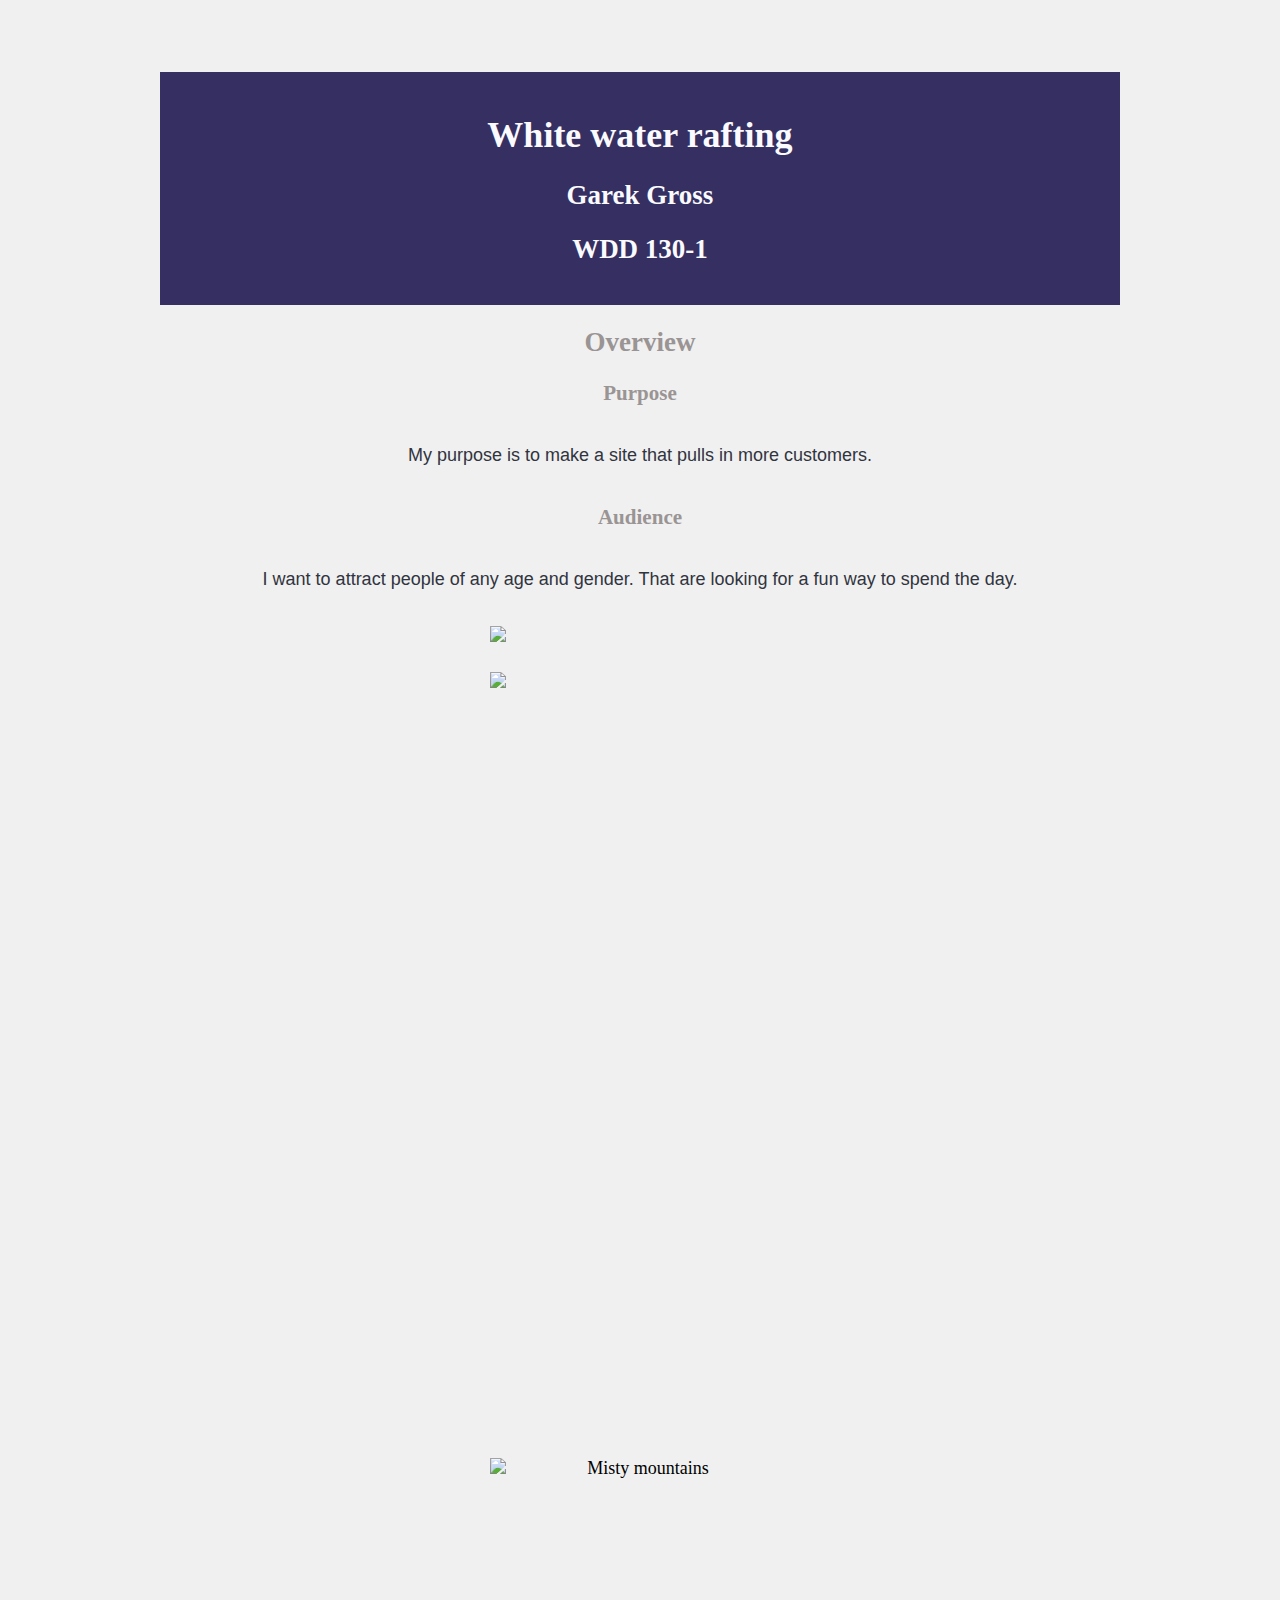
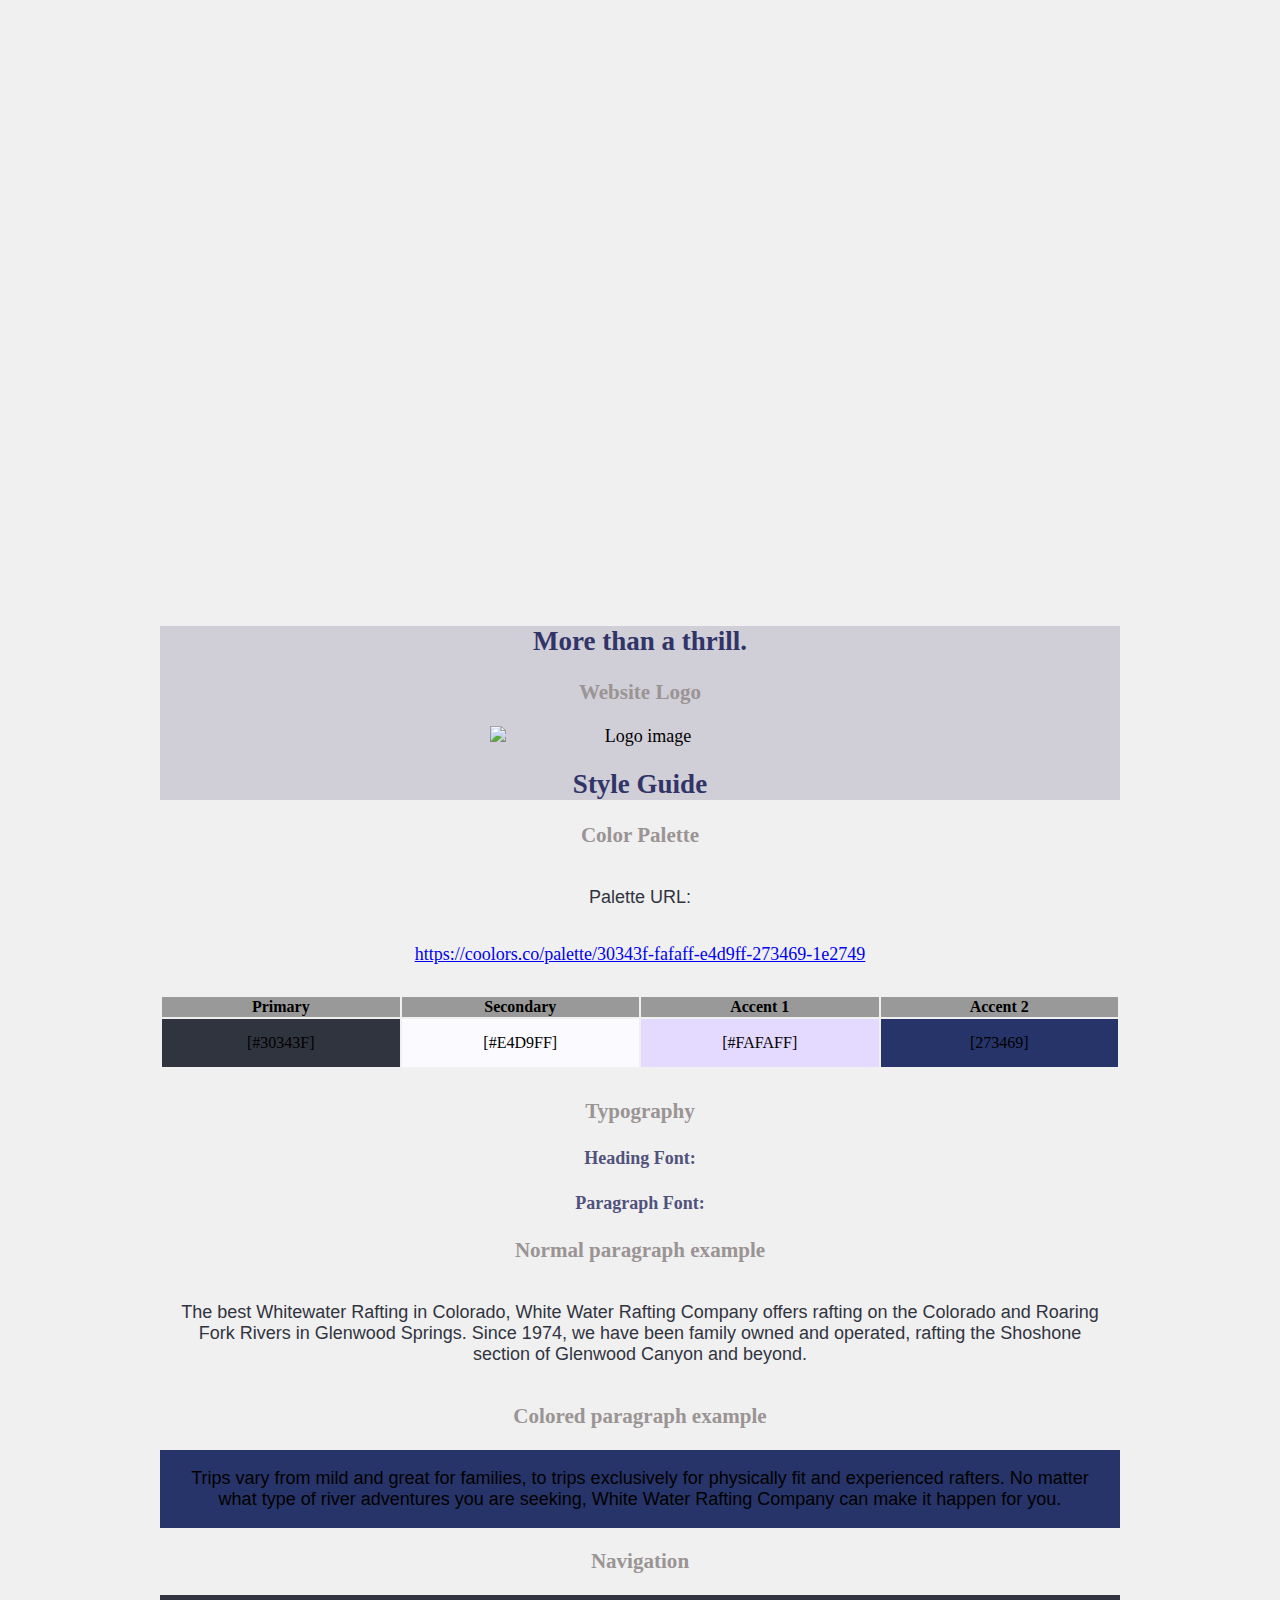
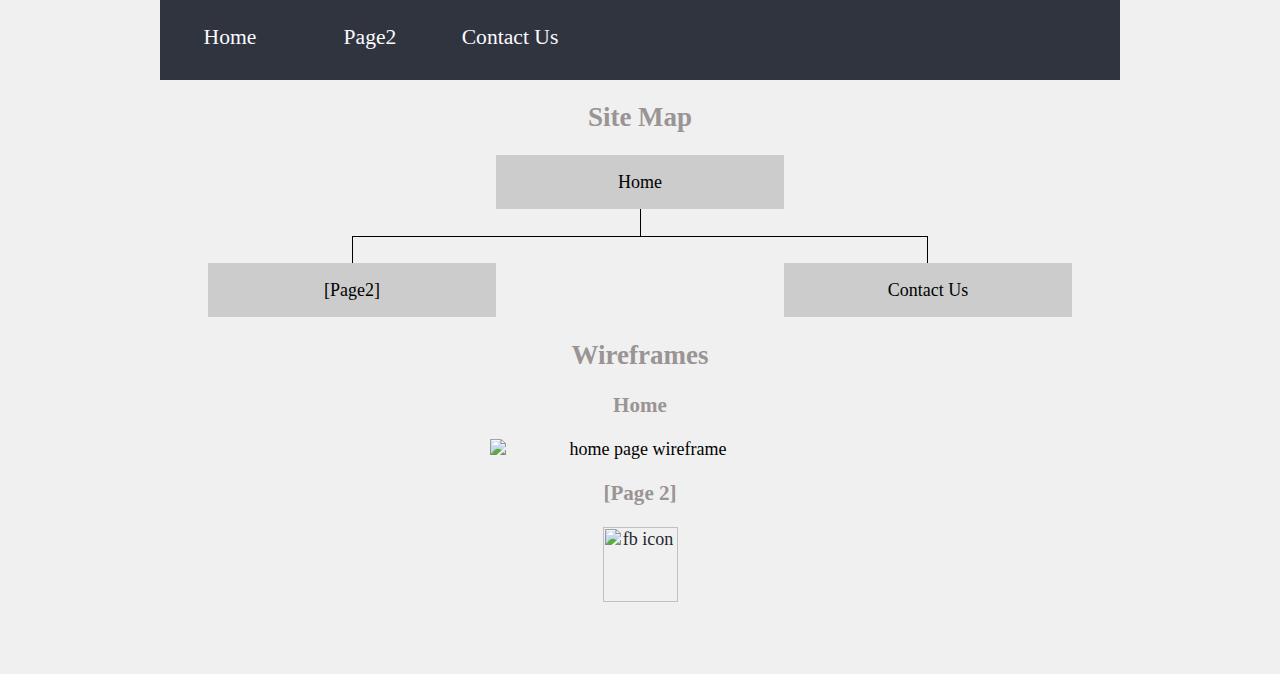
==== wwr/index.html @ 247dc908 "12" ====
<!DOCTYPE index.html>
<html lang="en-us">

<head>
  <meta charset="utf-8" />
  <title></title> <link rel="stylesheet" href="site-plan-rafting.html">
  <link type="text/css" rel="stylesheet" href="styles/site-plan-rafting.css" />
  <link rel="stylesheet" href="styles/style.css">
</head>

<body> <div id="content">
  <header>
    <h1>White water rafting</h1>
    <h2>Garek Gross</h2>
    <h2>WDD 130-1</h2> <link rel="stylesheet" href="styles/style.css">
    <!-- In the header above, add the name of your site, your name and class number. For example if you are in section 3 you would put WDD 130-03 -->
  </header>
  <main>
    <!-- ------------------------Steps 2-5------------------------------ -->
    
    <h2>Overview</h2>
    <h3>Purpose</h3>
    <p>My purpose is to make a site that pulls in more customers. </p>
    <!-- change this -->

    <h3>Audience</h3>
    <p>I want to attract people of any age and gender. That are looking for a fun way to spend the day. </p>
    <!-- change this -->

 
    <section class="rapids-card">
      <img class="card-img" src="https://cdn.pixabay.com/photo/2013/08/25/11/12/rafting-175601_1280.jpg" padding="50px alt="rafting boat>
      <img class="icon" src="https://cdn.pixabay.com/photo/2016/03/16/00/24/team-1259609_960_720.jpg" padding="50px alt="oars icon>
      <img class="mountains" src="https://cdn.pixabay.com/photo/2020/02/03/15/03/river-4815876_1280.jpg" padding="50px" alt="Misty mountains">
      
      </section>
      <div id="background"></div>
      <section class="msg">
        <h2>More than a thrill.</h2>
    <h3>Website Logo</h3>
    <!-- Replace this with some sort of logo for your site.  A logo can be as simple as the name of your site in a nice font :) -->
    
    <img src="https://free-images.com/lg/ee28/rafting_raft_boat_boating.jpg" alt="Logo image" />
    
    <h2>Style Guide</h2>
  </section>

    <!-- ------------------------Steps 6-9------------------------------ -->

    <h3>Color Palette</h3>
    <!--  The colors you choose for a website are one of the most important decisions you will make. Follow the instructions on the activity in Canvas then return and replace the color codes below with the hex color codes (the 6 digit numbers that show at the bottom of each color) for the colors you have chosen below.  You should have at least 2 colors but do not have to fill in all 4 if you do not need them.  -->

    <!-- Copy and paste the URL to your finished palette below. Replace the href value that is there with yours. Make sure to paste it into both the href value and the content text of the <a> tag -->
    <p>Palette URL:</p>
    <a href="https://coolors.co/palette/30343f-fafaff-e4d9ff-273469-1e2749"
      target="_blank">https://coolors.co/palette/30343f-fafaff-e4d9ff-273469-1e2749</a>

    <table class="colors">
      <tr>
        <th>Primary</th>
        <th>Secondary</th>
        <th>Accent 1</th>
        <th>Accent 2</th>
      </tr>
      <!-- Replace the numbers in the boxes below with your hex color codes. Then switch to the site-plan.css file and change your colors there as well. -->
      <tr>
        <td class="primary">[#30343F]</td>
        <td class="secondary">[#E4D9FF]</td>
        <td class="accent1">[#FAFAFF]</td>
        <td class="accent2">[273469]</td>
      </tr>
    </table>

    <!-- ------------------------Steps 10-12------------------------------ -->

    <h3>Typography</h3>
    <!-- Choose a font for your paragraphs (body copy) and headlines. What font(s) have you chosen? Think also about which of your colors above you might use for background and font colors. -->

    <h4>
      Heading Font: <div joesefin="" sans=""></div>
      <!-- change this -->
    </h4>
    <h4>
      Paragraph Font: <div open="" sans=""></div>
      <!-- change this -->
    </h4>
    <h3>Normal paragraph example</h3>
    <p>
      The best Whitewater Rafting in Colorado, White Water Rafting Company
      offers rafting on the Colorado and Roaring Fork Rivers in Glenwood
      Springs. Since 1974, we have been family owned and operated, rafting the
      Shoshone section of Glenwood Canyon and beyond.
    </p>
    <h3>Colored paragraph example</h3>
    <p class="colored">
      Trips vary from mild and great for families, to trips exclusively for
      physically fit and experienced rafters. No matter what type of river
      adventures you are seeking, White Water Rafting Company can make it
      happen for you.
    </p>

    <!-- ------------------------Step 13------------------------------ -->

    <h3>Navigation</h3>
    <!-- Think about how you want your navigation bar to look. In the site-plan.css file change the colors to your colors to get the look you desire. -->
    <nav>
      <a href="#">Home</a>
      <a href="#">Page2</a>
      <a href="#">Contact Us</a>
    </nav>
    
    <h2>Site Map</h2>
    <div class="sitemap">
      <div class="sm-home">Home</div>
      <div class="sm-page2">
        [Page2]
        <!-- this page will have a name later -->
      </div>
      <div class="sm-page3">Contact Us</div>

      <div class="top">&nbsp;</div>
      <div class="left">&nbsp;</div>
      <div class="right">&nbsp;</div>
    </div>
    
    <h2>Wireframes</h2>
    <!-- Create an additional wireframe for your site. List it here below the Home page wireframe. -->

    <h3>Home</h3>

    <img src="https://byui-wdd.github.io/wdd130/rafting_images/wireframe_home.png" alt="home page wireframe" />

    <h3>[Page 2]</h3>

    <!-- <img src="#" alt="page 2 wireframe"> -->
  </main>   </div>
</body>
<footer>
  <a href="https://facebook.com" target="_blank">
    <img src="https://th.bing.com/th/id/OIP.z3JWNGeUG9UnBuErrriUqwHaE8?rs=1&pid=ImgDetMain" height="75px" width="auto" alt="fb icon">
</a>


</footer>

</html>
---- wwr/styles/site-plan-rafting.css ----
/* if you are using any Google fonts change the font names below to your fonts. 
Any spaces in your font name should be replaced with a +. 
Fonts are separated by a & */
@import url('https://fonts.googleapis.com/css2?family=IM+Fell+French+Canon&family=Lato:ital,wght@0,400;0,700;1,400&display=swap');

:root {
  /* change the values below to your colors from your palette */
  --primary-color: #30343F   ;
  --secondary-color: #FAFAFF ;
  --accent1-color: #E4D9FF;
  --accent2-color: #273469;

  /* change the values below to your chosen font(s) */
  --heading-font: "joese fin";
  --paragraph-font: "open-sans", Helvetica, sans-serif;

  /* these colors below should be chosen from among your palette colors above */
  --headline-color-on-white: #273469;  /* headlines on a white background */ 
  --headline-color-on-color: #fafaff; /* headlines on a colored background */ 
  --paragraph-color-on-white: #30343f; /* paragraph text on a white background */ 
  --paragraph-color-on-color: rgb(#fafaff); /* paragraph text on a colored background */ 
  --paragraph-background-color: #273469  ;
  --nav-link-color: #fafaff;
  --nav-background-color: #30343f;
  --nav-hover-link-color: #fafaff;
  --nav-hover-background-color: #e4d9ff;
}


/*  Look around below...but DON'T CHANGE ANYTHING! */

body {
  max-width: 960px;
  margin: 0 auto;
  padding: 4em;
  font-size: 18px;
  text-align: center;
  background-color: ;
}
img {
  display: block;
  margin: 0 auto;
  max-width: 300px;
}
h1, h2, h3, h4, h5, h6 {
  font-family: var(--heading-font);
  color: var(--headline-color-on-white);
}
h2 {
  text-align: center;
}
hr {
  height: 3px;
  margin: 35px 0;
  background: var(--accent1-color);
}
header {
  padding: 1em;
  text-align: center;
  color: var(--headline-color-on-color);
  background-color: var(--paragraph-background-color);
}
header > h1, header > h2 {
  color: var(--headline-color-on-color);
}
p {
  font-family: var(--paragraph-font);
  color: var(--paragraph-color-on-white);
  padding: 1em;
}
.colors {
  width: 100%;
  min-width: 350px;
  margin: 30px auto;
  text-align: center;
}
.colors th {
  background-color: #999;
}
.colors td{
  width: 25%;
  height: 3em;
}
.primary {
  background-color: var(--primary-color);
}
.secondary {
  background-color: var(--secondary-color);
}
.accent1 {
  background-color: var(--accent1-color);
}
.accent2{
  background-color: var(--accent2-color);
}
p.colored {
  background-color: var(--paragraph-background-color);
  color: var(--paragraph-color-on-color);
}
nav {
  background-color: var(--nav-background-color);
  line-height: 3em;
  text-align: center;
  font-size: 1.2em;
}
nav  {
  list-style-type: none;
  display: flex;
}
nav a {
  padding:1em;
  min-width: 120px;
  text-decoration: none;
  padding: 10px;
}
nav a:link, nav a:visited {
  color: var(--nav-link-color);
}
nav a:hover {
  color: var(--nav-hover-link-color);
  background-color: var(--nav-hover-background-color);
}
.sitemap {
  display: grid;
  justify-content: center;

  grid-template-columns: repeat(6, 15%);
  grid-template-rows: 3em 1.5em 1.5em 3em;
  grid-template-areas: ". . home home . ."
    ". . . top . ."
    ". left left right right ."
    "page2 page2 . . page3 page3";
}
.sitemap > div {
  text-align: center;
}
.sm-home {
  grid-area: home;
  background-color: #ccc;
  line-height: 3em;
}
.sm-page2 {
  grid-area: page2;
  background-color: #ccc;
  line-height: 3em;
}
.sm-page3 {
  grid-area: page3;
  background-color: #ccc;
  line-height: 3em;
}
.top {
  grid-area: top;
  border-left: 1px solid;
}
.left {
  grid-area: left;
  border-top: 1px solid;
  border-left: 1px solid;
}
.right {
  grid-area: right;
  border-top: 1px solid;
  border-right: 1px solid;
}
.logo {width: 80px;}
---- wwr/styles/style.css ----
#content {
    max-width: 1600px;
    margin: 0 auto;
    /* text-align: center; */
}

nav a {
    text-align: center;
}

#hero-msg h1, #hero-msg h4 {
    text-align: center;
}

.button-box {
    text-align: center;
}

main section {
    text-align: center;
}

/* * {
    border: 1px solid blue;
} */

#background {
    height: 725px;
}

body {
    background-color: rgb(240, 240, 240);
}

header {
    background-color: #353061;
}

nav a:hover {
    background-color: #DED1F0;
    color: white;
    text-decoration: underline;
}

nav a {
    color: #313467;
    text-decoration: none;
}

.book, .join {
    background-color: #DED1F0;
    padding: 5px;
    border: 2px solid black;
    color: black;
    text-decoration: none;
}

.book:hover, .join:hover {
    background-color: #313467;
    color: white;
}

#background {
    background-color: #f0f0f0;
}

.msg {
    background-color: #e67d1b49;
}

footer {
    background-color: #30343F];
}

.home-title {
    color: #313467;
}

h4 {
    color: #50527c;
}

.msg h2 {
    color: #313467;
}

.msg p {
    color: #313467;
}

footer {
    color: #313467;
}

footer a {
    color: #252530;
    text-decoration: none;
}

footer p a:hover {
    background-color: #06000e;
    color: white;
    text-decoration: underline;
}

footer p {
    font-size: 1.2em;
}

.logo {
    width: 80px;
}

.icon {
    min-height: 100%; 
    padding:30px

}
.msg { background-color:rgb(208, 206, 215);
}
h3 {color:rgb(154, 148, 148) ;}
h2 {color:rgb(154, 148, 148);}
---- wwr/styles/style.css ----
#content {
    max-width: 1600px;
    margin: 0 auto;
    /* text-align: center; */
}

nav a {
    text-align: center;
}

#hero-msg h1, #hero-msg h4 {
    text-align: center;
}

.button-box {
    text-align: center;
}

main section {
    text-align: center;
}

/* * {
    border: 1px solid blue;
} */

#background {
    height: 725px;
}

body {
    background-color: rgb(240, 240, 240);
}

header {
    background-color: #353061;
}

nav a:hover {
    background-color: #DED1F0;
    color: white;
    text-decoration: underline;
}

nav a {
    color: #313467;
    text-decoration: none;
}

.book, .join {
    background-color: #DED1F0;
    padding: 5px;
    border: 2px solid black;
    color: black;
    text-decoration: none;
}

.book:hover, .join:hover {
    background-color: #313467;
    color: white;
}

#background {
    background-color: #f0f0f0;
}

.msg {
    background-color: #e67d1b49;
}

footer {
    background-color: #30343F];
}

.home-title {
    color: #313467;
}

h4 {
    color: #50527c;
}

.msg h2 {
    color: #313467;
}

.msg p {
    color: #313467;
}

footer {
    color: #313467;
}

footer a {
    color: #252530;
    text-decoration: none;
}

footer p a:hover {
    background-color: #06000e;
    color: white;
    text-decoration: underline;
}

footer p {
    font-size: 1.2em;
}

.logo {
    width: 80px;
}

.icon {
    min-height: 100%; 
    padding:30px

}
.msg { background-color:rgb(208, 206, 215);
}
h3 {color:rgb(154, 148, 148) ;}
h2 {color:rgb(154, 148, 148);}
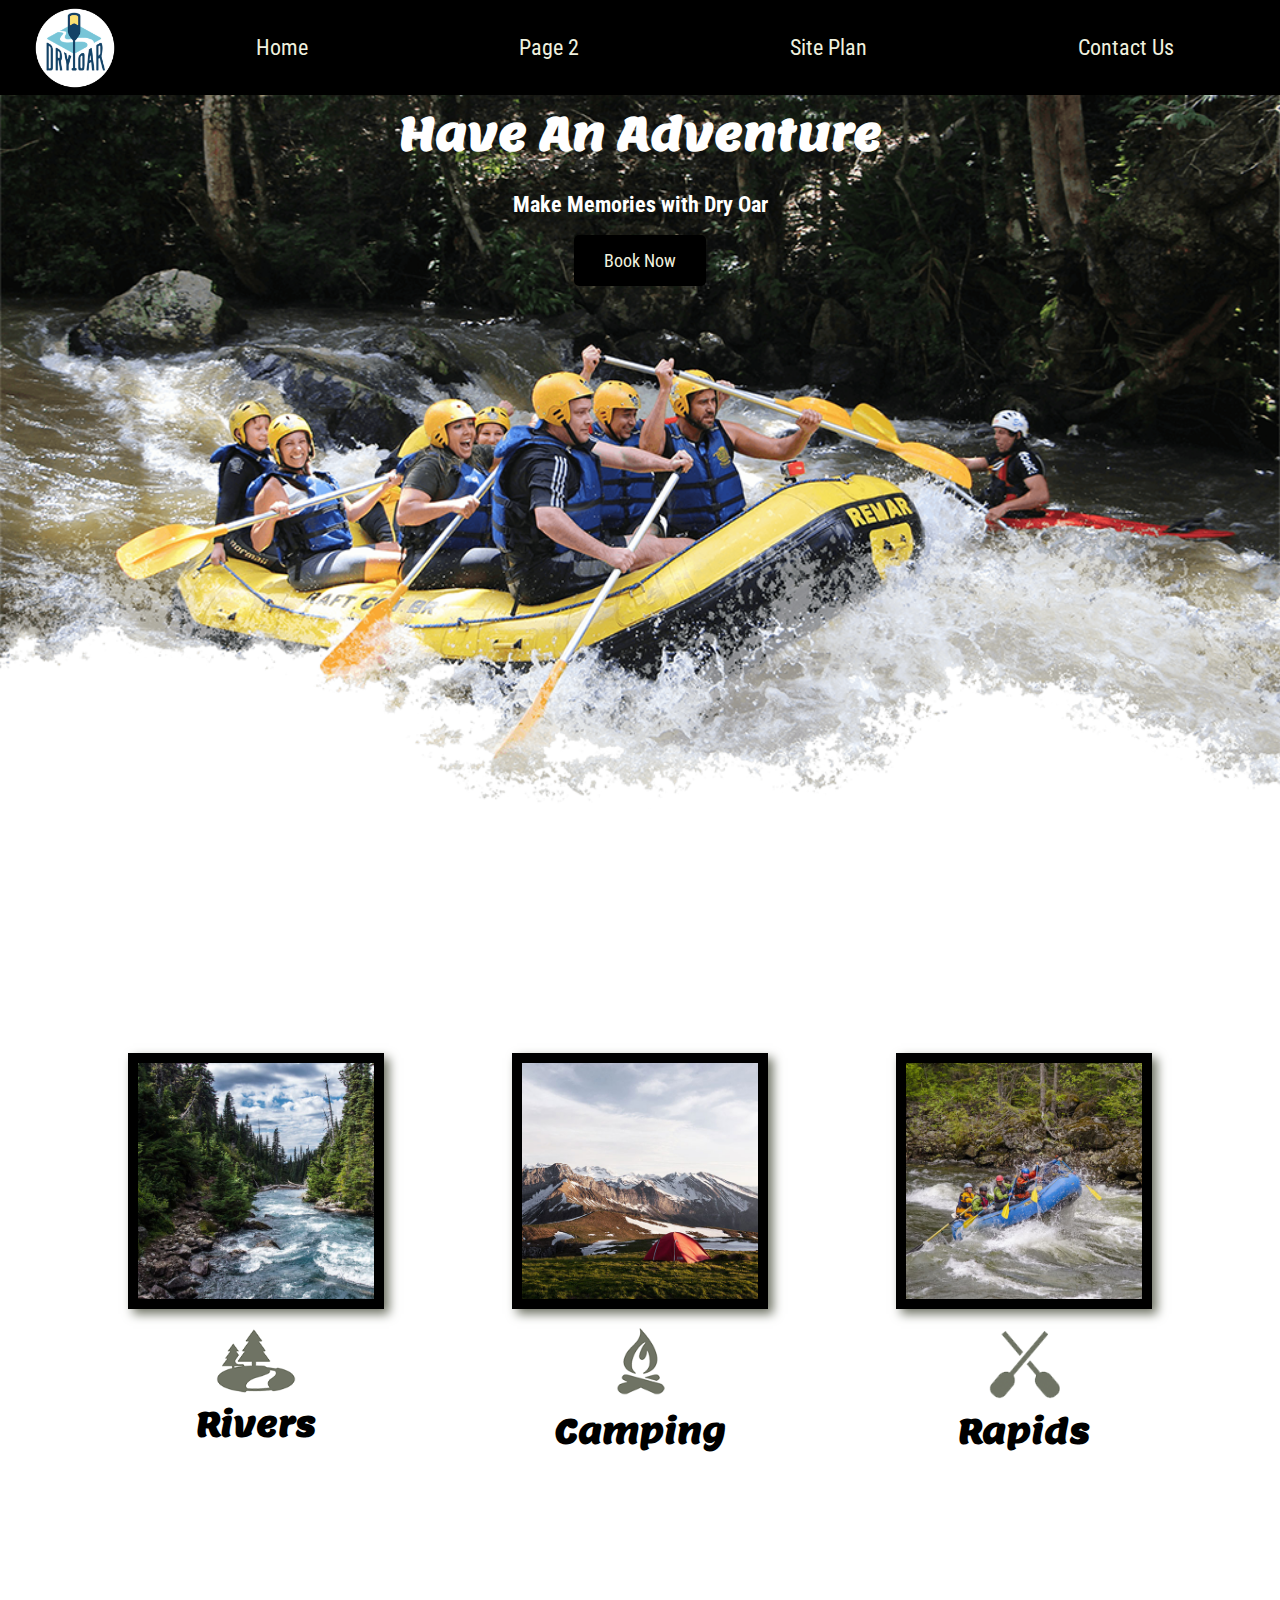
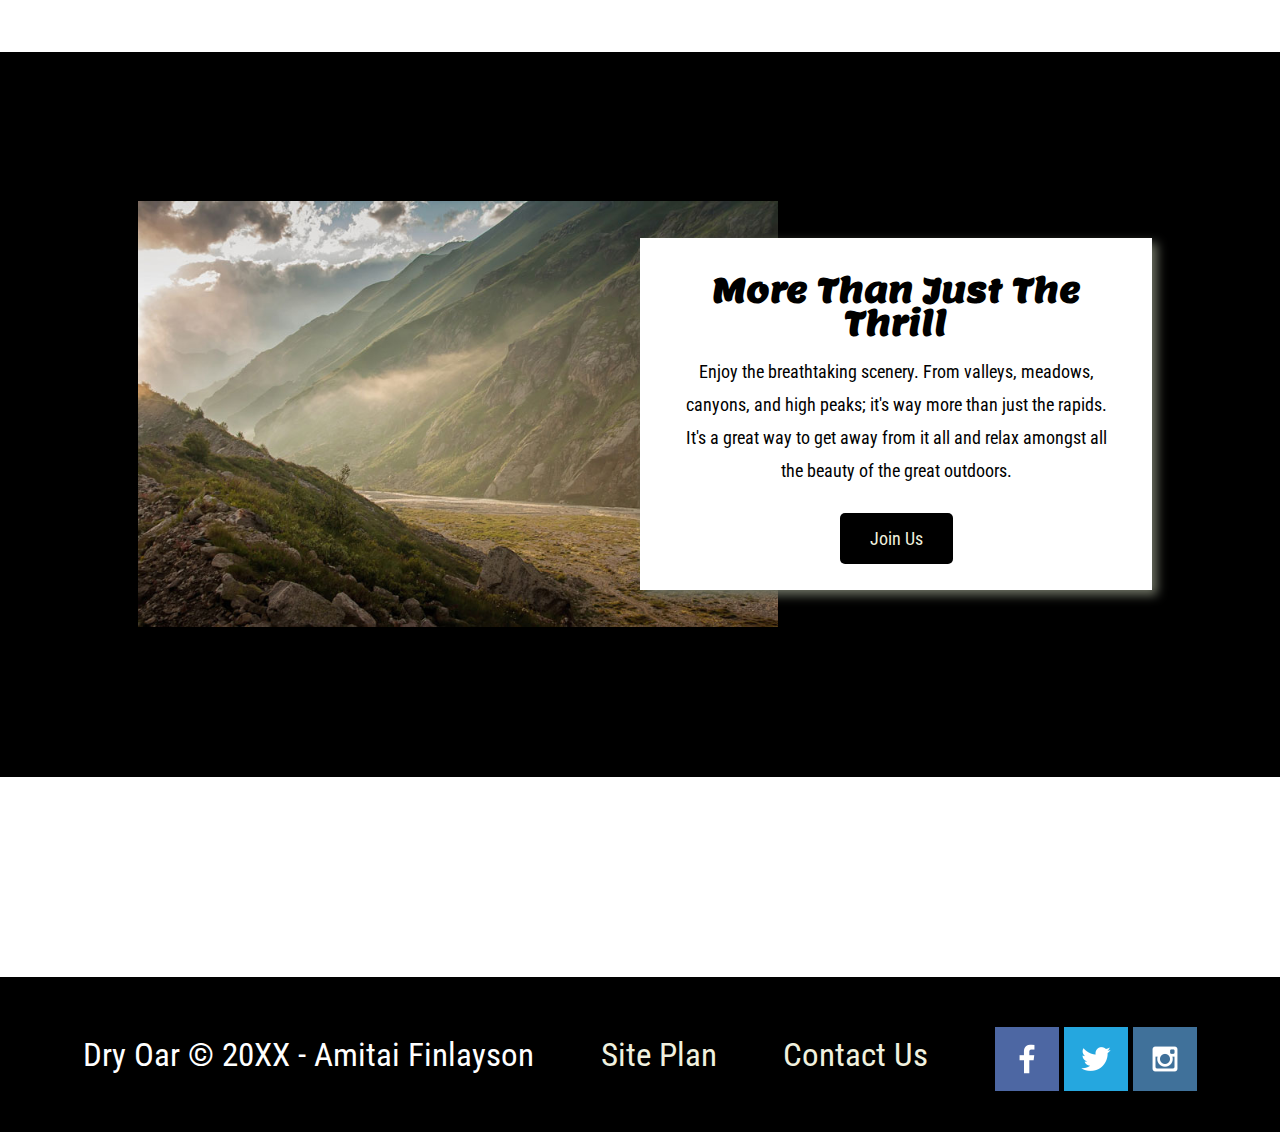
==== commit d681f734: "2.0" ====
--- a/wwr/index.html
+++ b/wwr/index.html
@@ -1,147 +1,78 @@
 
-<!DOCTYPE index.html>
-<html lang="en-us">
-
+<!DOCTYPE html>
+<html lang="en">
 <head>
-  <meta charset="utf-8" />
-  <title></title> <link rel="stylesheet" href="site-plan-rafting.html">
-  <link type="text/css" rel="stylesheet" href="styles/site-plan-rafting.css" />
-  <link rel="stylesheet" href="styles/style.css">
+    <meta charset="UTF-8">
+    <meta name="viewport" content="width=device-width, initial-scale=1.0">
+    <title>Dry Oar's White Water Rafting</title>
+    <link rel="stylesheet" href="styles/style.css"/>
 </head>
-
-<body> <div id="content">
-  <header>
-    <h1>White water rafting</h1>
-    <h2>Garek Gross</h2>
-    <h2>WDD 130-1</h2> <link rel="stylesheet" href="styles/style.css">
-    <!-- In the header above, add the name of your site, your name and class number. For example if you are in section 3 you would put WDD 130-03 -->
-  </header>
-  <main>
-    <!-- ------------------------Steps 2-5------------------------------ -->
+<body>
+        <div id="content">
+            <header>
+                <a id = "logo_link" href = "index.html">
+                    <img class = "logo" src="images/logo.png" alt="Dry Oar Logo">
+                </a>
+                <nav>
+                    <a href = "index.html">Home</a>
+                    <a href = "#">Page 2</a>
+                    <a href = "site-plan-rafting.html">Site Plan</a>
+                    <a href = "contactus.html">Contact Us</a>
+                </nav>
+            </header>
+    <div id="hero">
+        <div id="hero-box">
+            <img id="hero-img" src="images/hero.png" alt="People enjoying white water rafting">
+        </div>
+        <section id="hero-msg">
+            <h1 class="home-title">Have An Adventure</h1>
+            <h4>Make Memories with Dry Oar </h4>
+            <div class='button-box'>
+                <a class='book' href="contactus.html">Book Now</a>
+            </div>
+        </section>
+    </div>
+            <main class="home-grid">
+                <section class="rivers-card">
+                    <img class="card-img" src="images/rivers.jpg" alt="river in forest">
+                    <img class="icon" src="images/river_icon.png" alt="river icon">
+                    <h2>Rivers</h2>
+                </section>
+                <section class="camping-card">
+                    <img class="card-img" src="images/camping.jpg" alt="tent in mountains">
+                    <img class="icon" src="images/fire_icon.png" alt="fire icon">
+                    <h2>Camping</h2>
+                </section>
+                <section class="rapids-card">
+                    <img class="card-img" src="images/rapids.jpg" alt="rafting boat">
+                    <img class="icon" src="images/oars.png" alt="oars icon">
+                    <h2>Rapids</h2>
+                </section>
+                <div id="background"></div>
+                <img class="mountains" src="images/mountains.jpg" alt="Misty mountains">
+                <section class="msg">
+                    <h2>More Than Just The Thrill</h2>
+                    <p>Enjoy the breathtaking scenery. From valleys, meadows, canyons, and high peaks; it's way more than just the rapids. It's a great way to get away from it all and relax amongst all the beauty of the great outdoors. </p>
+                    <a class='join' href="rivers.html">Join Us</a>
+                </section>
+            </main>
+            <footer>
+                <p>Dry Oar &copy; 20XX - Amitai Finlayson</p>
+                <p><a href="site-plan-rafting.html">Site Plan</a></p>
+                <p><a href="contactus.html">Contact Us</a></p>
+                <div class="social">
+                    <a href="https://facebook.com" target="_blank">
+                        <img src="images/facebook.png" alt="fb icon">
+                    </a>
+                    <a href="https://twitter.com" target="_blank">
+                        <img src="images/twitter.png" alt="twitter icon">
+                    </a>
+                    <a href="https://instagram.com" target="_blank">
+                        <img src="images/instagram.png" alt="instagram icon">
+                    </a>
+                </div>
+            </footer>
+        </div>
     
-    <h2>Overview</h2>
-    <h3>Purpose</h3>
-    <p>My purpose is to make a site that pulls in more customers. </p>
-    <!-- change this -->
-
-    <h3>Audience</h3>
-    <p>I want to attract people of any age and gender. That are looking for a fun way to spend the day. </p>
-    <!-- change this -->
-
- 
-    <section class="rapids-card">
-      <img class="card-img" src="https://cdn.pixabay.com/photo/2013/08/25/11/12/rafting-175601_1280.jpg" padding="50px alt="rafting boat>
-      <img class="icon" src="https://cdn.pixabay.com/photo/2016/03/16/00/24/team-1259609_960_720.jpg" padding="50px alt="oars icon>
-      <img class="mountains" src="https://cdn.pixabay.com/photo/2020/02/03/15/03/river-4815876_1280.jpg" padding="50px" alt="Misty mountains">
-      
-      </section>
-      <div id="background"></div>
-      <section class="msg">
-        <h2>More than a thrill.</h2>
-    <h3>Website Logo</h3>
-    <!-- Replace this with some sort of logo for your site.  A logo can be as simple as the name of your site in a nice font :) -->
-    
-    <img src="https://free-images.com/lg/ee28/rafting_raft_boat_boating.jpg" alt="Logo image" />
-    
-    <h2>Style Guide</h2>
-  </section>
-
-    <!-- ------------------------Steps 6-9------------------------------ -->
-
-    <h3>Color Palette</h3>
-    <!--  The colors you choose for a website are one of the most important decisions you will make. Follow the instructions on the activity in Canvas then return and replace the color codes below with the hex color codes (the 6 digit numbers that show at the bottom of each color) for the colors you have chosen below.  You should have at least 2 colors but do not have to fill in all 4 if you do not need them.  -->
-
-    <!-- Copy and paste the URL to your finished palette below. Replace the href value that is there with yours. Make sure to paste it into both the href value and the content text of the <a> tag -->
-    <p>Palette URL:</p>
-    <a href="https://coolors.co/palette/30343f-fafaff-e4d9ff-273469-1e2749"
-      target="_blank">https://coolors.co/palette/30343f-fafaff-e4d9ff-273469-1e2749</a>
-
-    <table class="colors">
-      <tr>
-        <th>Primary</th>
-        <th>Secondary</th>
-        <th>Accent 1</th>
-        <th>Accent 2</th>
-      </tr>
-      <!-- Replace the numbers in the boxes below with your hex color codes. Then switch to the site-plan.css file and change your colors there as well. -->
-      <tr>
-        <td class="primary">[#30343F]</td>
-        <td class="secondary">[#E4D9FF]</td>
-        <td class="accent1">[#FAFAFF]</td>
-        <td class="accent2">[273469]</td>
-      </tr>
-    </table>
-
-    <!-- ------------------------Steps 10-12------------------------------ -->
-
-    <h3>Typography</h3>
-    <!-- Choose a font for your paragraphs (body copy) and headlines. What font(s) have you chosen? Think also about which of your colors above you might use for background and font colors. -->
-
-    <h4>
-      Heading Font: <div joesefin="" sans=""></div>
-      <!-- change this -->
-    </h4>
-    <h4>
-      Paragraph Font: <div open="" sans=""></div>
-      <!-- change this -->
-    </h4>
-    <h3>Normal paragraph example</h3>
-    <p>
-      The best Whitewater Rafting in Colorado, White Water Rafting Company
-      offers rafting on the Colorado and Roaring Fork Rivers in Glenwood
-      Springs. Since 1974, we have been family owned and operated, rafting the
-      Shoshone section of Glenwood Canyon and beyond.
-    </p>
-    <h3>Colored paragraph example</h3>
-    <p class="colored">
-      Trips vary from mild and great for families, to trips exclusively for
-      physically fit and experienced rafters. No matter what type of river
-      adventures you are seeking, White Water Rafting Company can make it
-      happen for you.
-    </p>
-
-    <!-- ------------------------Step 13------------------------------ -->
-
-    <h3>Navigation</h3>
-    <!-- Think about how you want your navigation bar to look. In the site-plan.css file change the colors to your colors to get the look you desire. -->
-    <nav>
-      <a href="#">Home</a>
-      <a href="#">Page2</a>
-      <a href="#">Contact Us</a>
-    </nav>
-    
-    <h2>Site Map</h2>
-    <div class="sitemap">
-      <div class="sm-home">Home</div>
-      <div class="sm-page2">
-        [Page2]
-        <!-- this page will have a name later -->
-      </div>
-      <div class="sm-page3">Contact Us</div>
-
-      <div class="top">&nbsp;</div>
-      <div class="left">&nbsp;</div>
-      <div class="right">&nbsp;</div>
-    </div>
-    
-    <h2>Wireframes</h2>
-    <!-- Create an additional wireframe for your site. List it here below the Home page wireframe. -->
-
-    <h3>Home</h3>
-
-    <img src="https://byui-wdd.github.io/wdd130/rafting_images/wireframe_home.png" alt="home page wireframe" />
-
-    <h3>[Page 2]</h3>
-
-    <!-- <img src="#" alt="page 2 wireframe"> -->
-  </main>   </div>
 </body>
-<footer>
-  <a href="https://facebook.com" target="_blank">
-    <img src="https://th.bing.com/th/id/OIP.z3JWNGeUG9UnBuErrriUqwHaE8?rs=1&pid=ImgDetMain" height="75px" width="auto" alt="fb icon">
-</a>
-
-
-</footer>
-
 </html>--- a/wwr/styles/style.css
+++ b/wwr/styles/style.css
@@ -1,15 +1,168 @@
-#content {
+@import url('https://fonts.googleapis.com/css2?family=Lemon&family=Roboto+Condensed&display=swap');
+
+body {
+    background-color:white;
+    font-family: "Roboto Condensed", Helvetica, sans-serif;
+    font-size: 22px;
+    padding: 0px;
+    margin: 0px;
+ 
+}
+
+header {
+    background-color:#000000;
+    display: grid;
+    grid-template-columns: 150px auto;
+}
+
+nav {
+    display: flex;
+    justify-content: space-around;
+}
+
+nav a :hover {
+    background-color: black;
+    color: #819a7e;
+}
+
+.home-title {
+    color: #ffffff;
+    font-family: "Lemon", Helvetica, sans-serif;
+    font-size: 2em;
+    margin-top: 10px;
+}
+
+.book :hover, .join :hover {
+    background-color:white;
+    color: #ffffff;
+}
+
+div #content {
     max-width: 1600px;
     margin: 0 auto;
-    /* text-align: center; */
+}
+
+.book, .join {
+    background-color:#000000;
+    color:#f0f1df;
+    text-decoration: none;
+    font-size: 18px;
+    padding: 15px 30px;
+    margin-top: 50px;
+    border-radius: 5px;
 }
 
 nav a {
     text-align: center;
-}
-
-#hero-msg h1, #hero-msg h4 {
-    text-align: center;
+    color: #f0f1df;
+    text-decoration: none;
+    padding: 35px;
+}
+
+.logo {
+    width: 80px;
+}
+
+#logo_link{
+    padding-top:5px;
+    justify-self: center;
+    align-self: center;
+}
+
+.icon {
+    width: 80px;
+    padding-top: 10px;
+}
+
+.rivers-card, .camping-card, .rapids-card {
+    margin: 200px 0; 
+}
+
+.rivers-card {
+    grid-column: 2/4;
+    grid-row: 2/3;
+}
+
+.camping-card {
+    grid-column: 5/7;
+    grid-row: 2/3;
+}
+
+.rapids-card {
+    grid-column: 8/10;
+    grid-row: 2/3;
+}
+
+#background {
+    grid-column: 1/11;
+    grid-row: 4/9;
+}
+
+.mountains {
+    grid-column: 2/7;
+    grid-row: 5/8;
+    box-shadow: 5px 5px 10px #000000;
+}
+
+.msg {
+    grid-column: 6/10;
+    grid-row: 6/7;
+    box-shadow: 5px 5px 10px #6f7364;
+}
+
+.card-img, .mountains {
+    border: 10px solid #000000;
+    width: 100%;
+}
+
+.card-img {
+    border: 10px solid #000000;
+    transition: transform .5s;
+    box-shadow: 5px 5px 10px #6f7364;
+}
+
+.card-img:hover {
+    opacity: .6;
+    transform: scale(1.1);
+}
+
+.home-grid {
+    display: grid;
+    grid-template-columns: 1fr 1fr 1fr 1fr 1fr 1fr 1fr 1fr 1fr 1fr;
+}
+
+#hero {
+    display: grid;
+    grid-template-columns: 1fr 3fr 1fr;
+    margin-top: -100px;
+}
+
+#hero-box {
+    grid-column: 1/4;
+    grid-row: 1/3;
+    z-index: -1;
+}
+#hero-img {
+    width: 100%;
+}
+
+#hero-msg {
+    grid-column: 2/3;
+    grid-row: 1/2;
+    margin-top: 100px;
+}
+
+#hero-msg h1 {
+    text-align: center;
+    grid-column: 2/3;
+    grid-row: 1/3;
+} 
+
+#hero-msg h4 {
+    text-align: center;
+    color: white;
+    grid-column: 2/3;
+    grid-row: 1/3;
 }
 
 .button-box {
@@ -18,105 +171,234 @@
 
 main section {
     text-align: center;
-}
-
-/* * {
-    border: 1px solid blue;
-} */
+    background-color: white;
+}
+
+main section img {
+    box-sizing: border-box;
+}
+
+h2 {
+    font-family: "Lemon", Helvetica, sans-serif;
+    margin: 0;
+}
+
+h4 {
+    color: #000000;
+}
+
+.msg {
+    background-color: white;
+    line-height: 1.5em;
+    padding:35px
+}
+
+.msg h2 {
+    color: #000000;
+    font-family: "Lemon", Helvetica, sans-serif;
+}
+
+.msg p {
+    color: #000000;
+    font-size: .8em;
+    padding-bottom: 15px;
+}
 
 #background {
     height: 725px;
-}
-
-body {
-    background-color: rgb(240, 240, 240);
-}
-
-header {
-    background-color: #353061;
-}
-
-nav a:hover {
-    background-color: #DED1F0;
-    color: white;
+    background-color:#000000;
+}
+footer a {
+    color: #f0f1df;
+    text-decoration: none;
+}
+
+footer a:hover {
+    color: #819a7e;
+}
+
+footer p a:hover {
     text-decoration: underline;
 }
 
-nav a {
-    color: #313467;
-    text-decoration: none;
-}
-
-.book, .join {
-    background-color: #DED1F0;
-    padding: 5px;
-    border: 2px solid black;
-    color: black;
-    text-decoration: none;
-}
-
-.book:hover, .join:hover {
-    background-color: #313467;
-    color: white;
-}
-
-#background {
-    background-color: #f0f0f0;
-}
-
-.msg {
-    background-color: #e67d1b49;
-}
-
 footer {
-    background-color: #30343F];
-}
-
-.home-title {
-    color: #313467;
-}
-
-h4 {
-    color: #50527c;
-}
-
-.msg h2 {
-    color: #313467;
-}
-
-.msg p {
-    color: #313467;
-}
-
-footer {
-    color: #313467;
-}
-
-footer a {
-    color: #252530;
-    text-decoration: none;
-}
-
-footer p a:hover {
-    background-color: #06000e;
-    color: white;
-    text-decoration: underline;
+    background-color:#000000;
+    color: #ffffff;
+    padding: 25px 50px;
+    margin-top: 200px;
+    display: flex;
+    justify-content: space-around;
+    align-items: center;
 }
 
 footer p {
+    font-size: 1.5em;
+}
+
+footer .social img {
+    padding-top: 15px;
+}
+
+/*river css*/
+.rivers-grid {
+    display: grid;
+    grid-template-columns: 1fr 1fr;
+}
+.main-title {
+    grid-column: 1/3;
+    grid-row: 1/2;
+    justify-self: center;
+}
+.circle-river {
+    border-radius: 50%;
+    width: 50%;
+}
+.title1 {
+    
+}
+
+
+/*contact us css */
+.contact h1 {
+    text-align: center;
+    margin: 60px;
+    padding-top: 30px;
+}
+
+form {
+    /* Center the form on the page */
+    margin: 0 auto;
+    width: 400px;
+    /* Form outline */
+    padding: 1em;
+    border: 1px solid #ccc;
+    border-radius: 1em;
+  }
+  
+  ul {
+    list-style: none;
+    padding: 0;
+    margin: 0;
+  }
+  
+  form li + li {
+    margin-top: 1em;
+  }
+  
+  label {
+    /* Uniform size & alignment */
+    display: inline-block;
+    width: 90px;
+    text-align: right;
+    padding-right: 4px;
+  }
+  
+  input,
+  textarea {
+    /* To make sure that all text fields have the same font settings
+       By default, textareas have a monospace font */
+    font: 1em sans-serif;
+  
+    /* Uniform text field size */
+    width: 300px;
+    box-sizing: border-box;
+  
+    /* Match form field borders */
+    border: 1px solid #999;
+    padding: 10px;
+  }
+  
+  input:focus,
+  textarea:focus {
+    /* Additional highlight for focused elements */
+    border-color: #000;
+  }
+  
+  textarea {
+    /* Align multiline text fields with their labels */
+    vertical-align: top;
+  
+    /* Provide space to type some text */
+    height: 5em;
+  }
+  
+  .button {
+    /* Align buttons with the text fields */
+    padding-left: 90px; /* same size as the label elements */
+  }
+  
+  button {
+    /* This extra margin represent roughly the same space as the space
+       between the labels and their text fields */
+    margin-left: 0.5em;
+    padding: 10px;
     font-size: 1.2em;
-}
-
-.logo {
-    width: 80px;
-}
-
-.icon {
-    min-height: 100%; 
-    padding:30px
-
-}
-.msg { background-color:rgb(208, 206, 215);
-}
-h3 {color:rgb(154, 148, 148) ;}
-h2 {color:rgb(154, 148, 148);}+    border-radius: 30px;
+  }
+  button:hover {
+    color: #6783a6;
+    box-shadow: 10px;
+  }
+  
+  #feedback {
+    background-color: antiquewhite;
+    position: absolute;
+    top: 0;
+    left: 0;
+    right: 0;
+    padding: .5em;
+    /* make this element invisible until we are ready for it */
+    display: none;      
+}
+.moveDown {
+    margin-top: 3em;
+}
+                    
+
+@media screen and (max-width: 900px) {
+    #hero, .home-grid {
+        display: block;
+        height: auto;
+    }
+    nav, footer {
+        flex-direction: column;
+    }
+    nav a {
+        display: block;
+        padding: 15px;
+    }
+    #hero {
+        margin-top: 0;
+    }
+    #hero-msg {
+        margin-top: 0;
+    }
+    #hero-msg h4 {
+        display: none;
+    }
+    #hero-msg h1 {
+        color: #6f7364;
+    }
+    .home-title {
+        font-size: 25px;
+    }
+    .rivers-card, .camping-card, .rapids-card { 
+        margin: 50px auto;
+        width: 60%;
+    }
+    #background {
+        display: none;
+    }
+    .mountains, .msg {
+        width: 80%;
+        display: block;
+        margin: 0 auto;
+    }
+    footer {
+        margin-top: 25px;
+    }
+}
+            
+
+
+
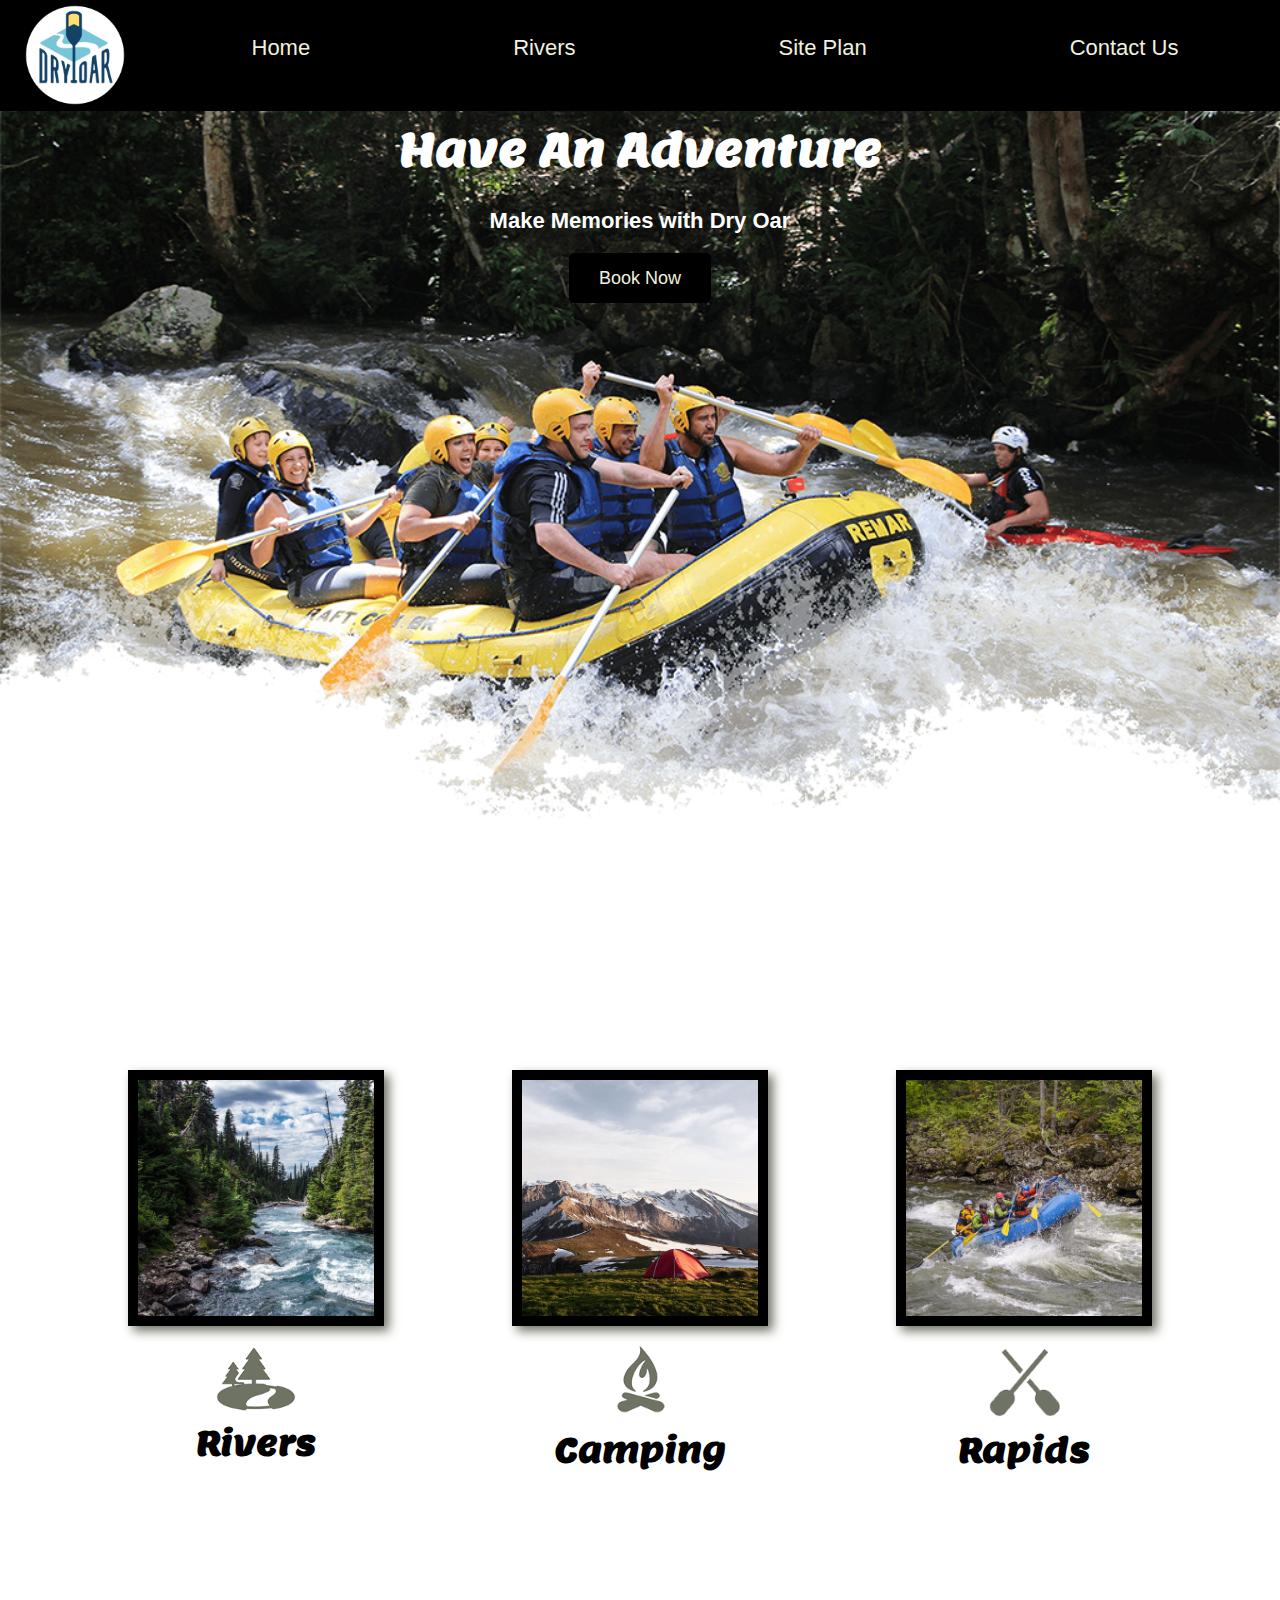
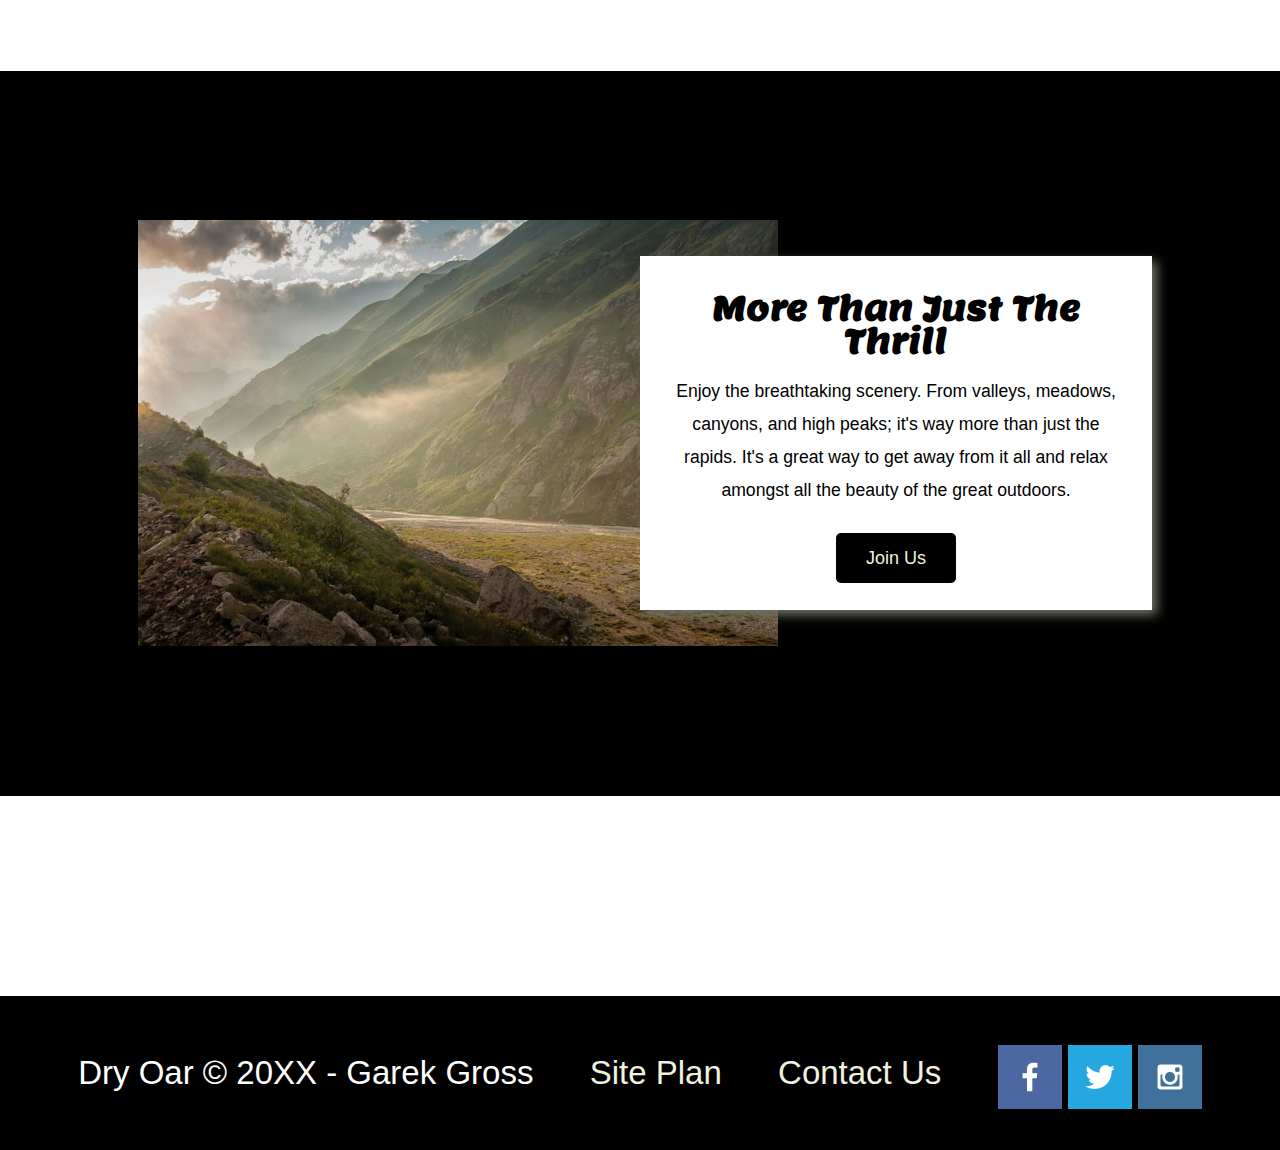
==== commit 4ee70ecc: "Try 6" ====
--- a/wwr/index.html
+++ b/wwr/index.html
@@ -15,7 +15,7 @@
                 </a>
                 <nav>
                     <a href = "index.html">Home</a>
-                    <a href = "#">Page 2</a>
+                    <a href = "river.html">Rivers</a>
                     <a href = "site-plan-rafting.html">Site Plan</a>
                     <a href = "contactus.html">Contact Us</a>
                 </nav>
@@ -57,7 +57,7 @@
                 </section>
             </main>
             <footer>
-                <p>Dry Oar &copy; 20XX - Amitai Finlayson</p>
+                <p>Dry Oar &copy; 20XX - Garek Gross</p>
                 <p><a href="site-plan-rafting.html">Site Plan</a></p>
                 <p><a href="contactus.html">Contact Us</a></p>
                 <div class="social">
--- a/wwr/styles/style.css
+++ b/wwr/styles/style.css
@@ -239,22 +239,57 @@
     padding-top: 15px;
 }
 
-/*river css*/
+/* River CSS */
 .rivers-grid {
     display: grid;
-    grid-template-columns: 1fr 1fr;
-}
+    grid-template-columns: repeat(auto-fit, minmax(300px, 1fr));
+    gap: 20px;
+}
+
 .main-title {
-    grid-column: 1/3;
-    grid-row: 1/2;
-    justify-self: center;
-}
-.circle-river {
-    border-radius: 50%;
-    width: 50%;
-}
-.title1 {
-    
+    text-align: center;
+    grid-column: 1 / -1;
+    margin-top: 40px;
+}
+
+.circle-river, .river-1-picture, .river-2-picture, .river-3-picture {
+    width: 100%;
+    max-width: 100%;
+    display: block;
+    margin: 0 auto;
+    padding-top: 20px;
+}
+
+.title1, .title2, .title3 {
+    text-align: center;
+}
+
+.river-3-picture {width:100%;ss}
+
+body {
+    font-family: Arial, sans-serif;
+    margin: 0;
+    padding: 0;
+}
+
+.logo {
+    width: 100px;
+    height: auto;
+}
+
+.logo:hover {
+    opacity: 0.8;
+}
+
+/* Responsive CSS */
+@media screen and (max-width: 768px) {
+    .main-title {
+        font-size: 1.5em;
+    }
+
+    .circle-river, .river-1-picture, .river-2-picture,  {
+        width: 90%;
+    }
 }
 
 
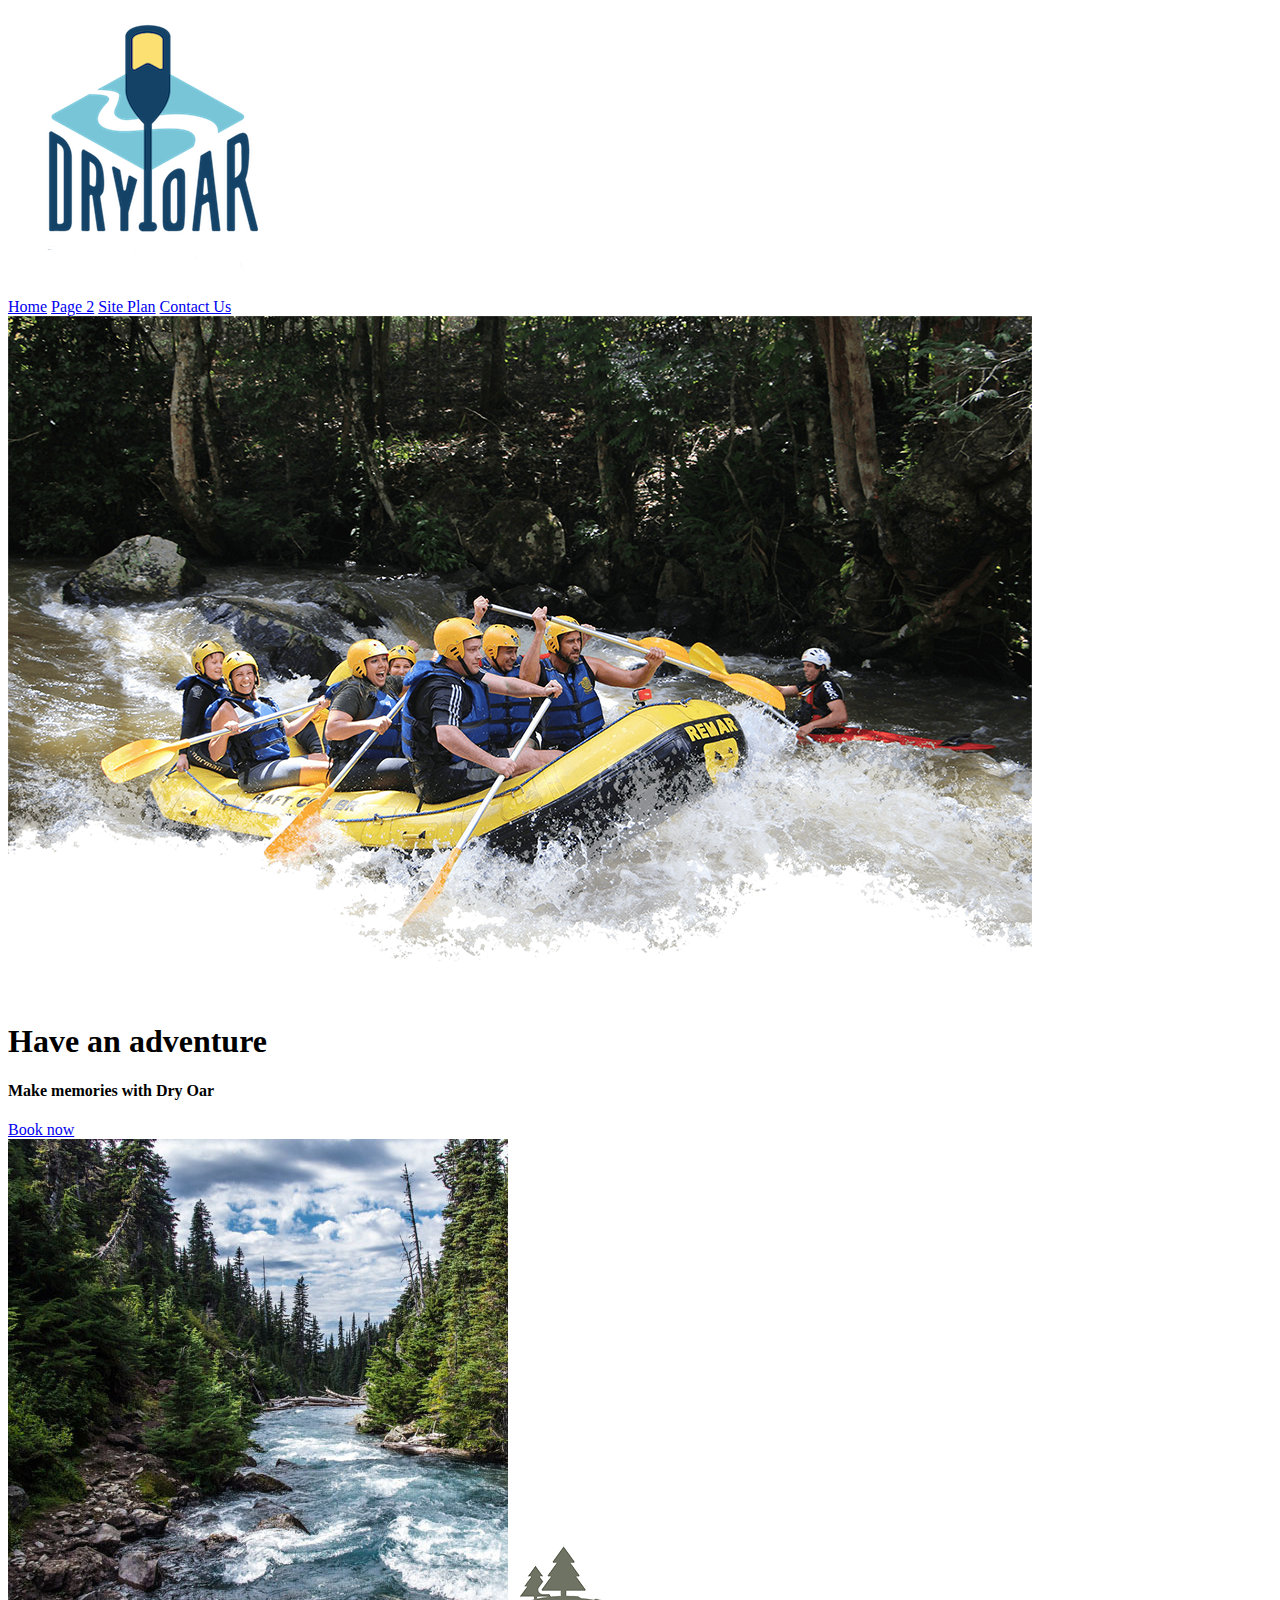
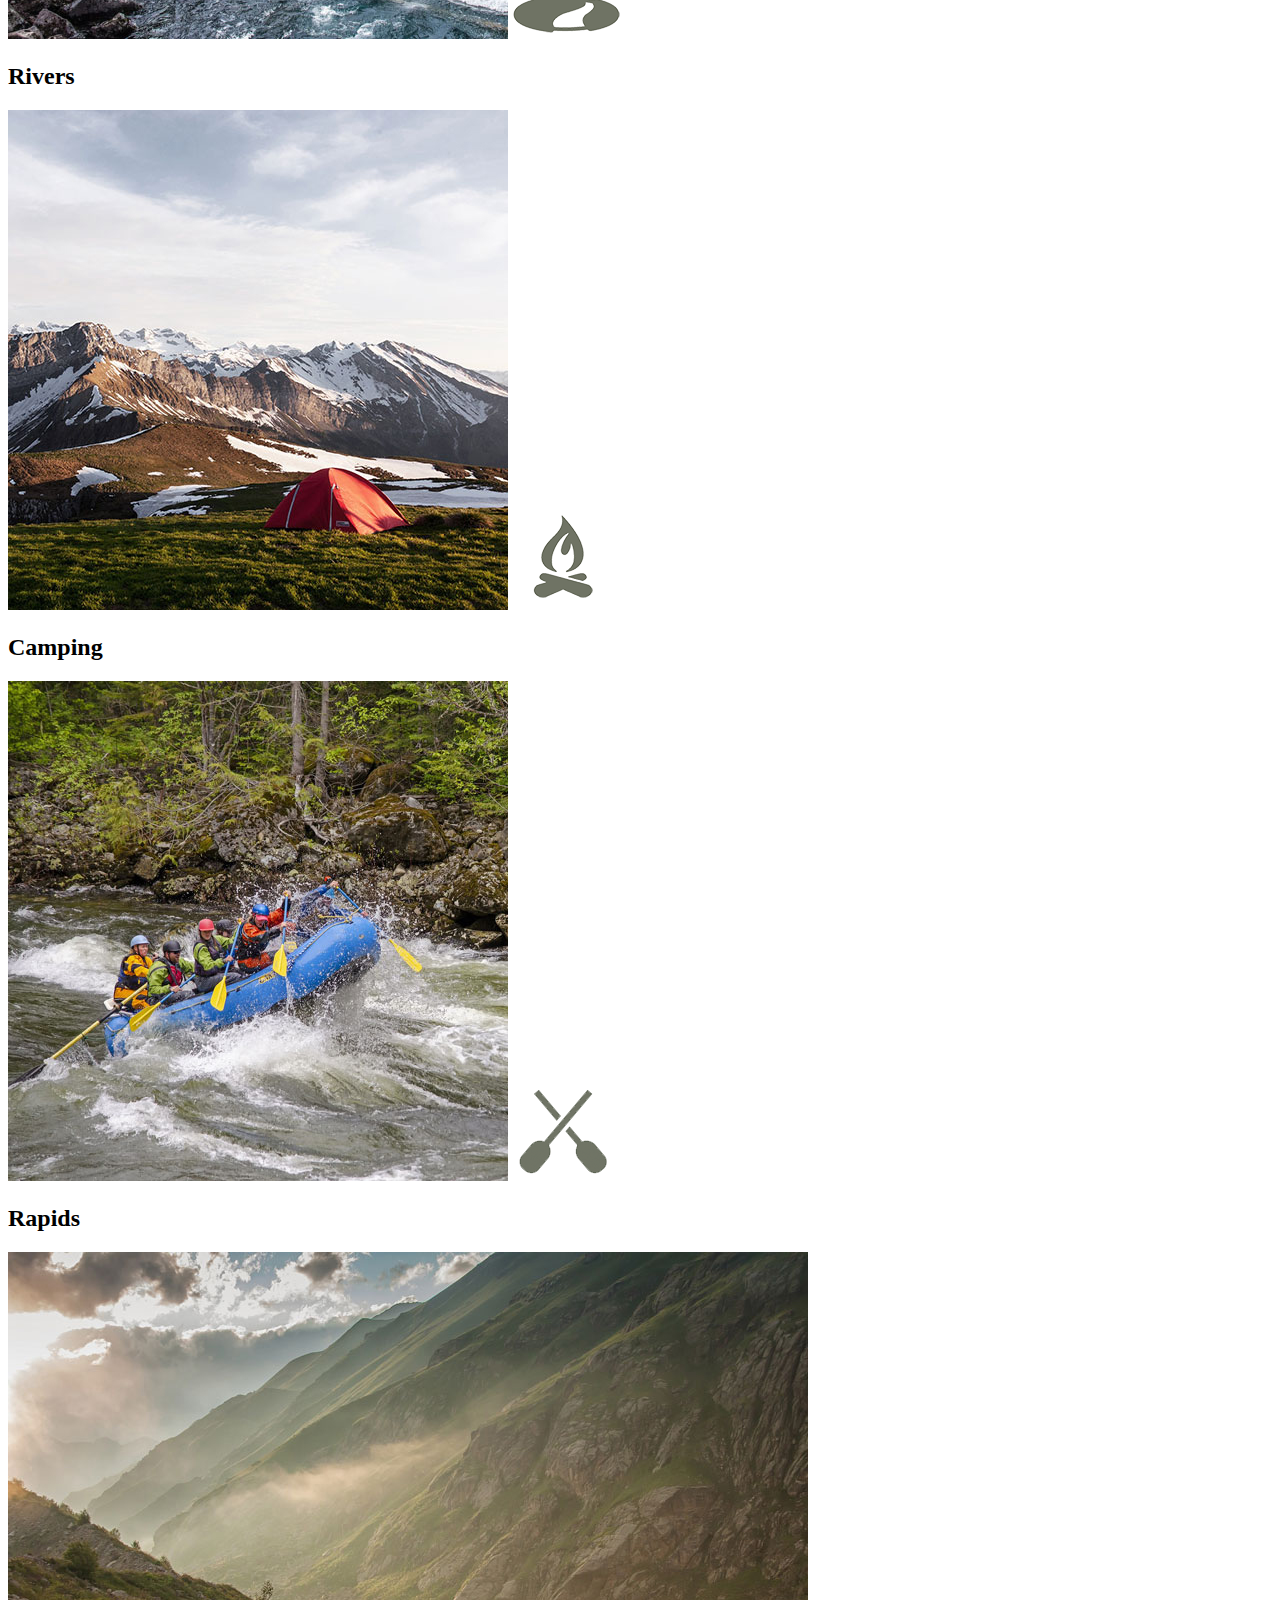
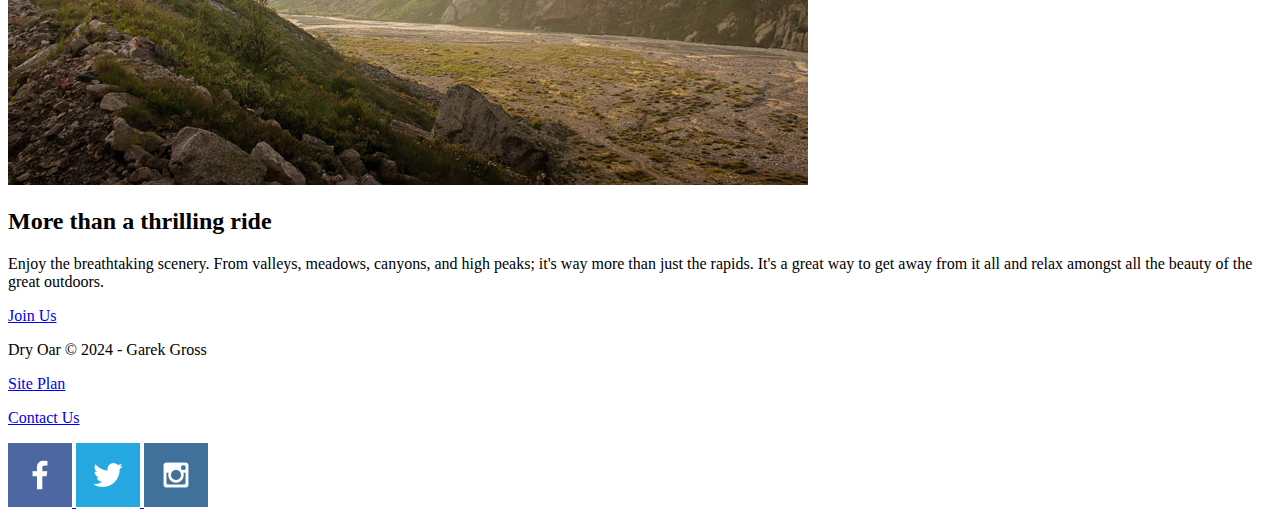
==== commit 63b5c516: "testing-6" ====
--- a/wwr/index.html
+++ b/wwr/index.html
@@ -1,78 +1,74 @@
-
 <!DOCTYPE html>
 <html lang="en">
 <head>
+     
     <meta charset="UTF-8">
     <meta name="viewport" content="width=device-width, initial-scale=1.0">
-    <title>Dry Oar's White Water Rafting</title>
-    <link rel="stylesheet" href="styles/style.css"/>
+    <title>"Whitewater Rafting Vacations | Dry Oar Boating | Home</title>
 </head>
 <body>
-        <div id="content">
-            <header>
-                <a id = "logo_link" href = "index.html">
-                    <img class = "logo" src="images/logo.png" alt="Dry Oar Logo">
+    <header>    
+        <a id="logo_link" href="index.html">
+            <img class="logo" src="images/logo.png" alt="Dry Oar Logo">
+        </a>
+        
+           <nav>
+            <a href="index.html">Home</a>
+            <a href="#">Page 2</a>
+            <a href="site-plan-rafting.html">Site Plan</a>
+            <a href="contactus.html">Contact Us</a>
+            </nav>
+             
+    
+    </header>
+        <div id="hero"> <img id="hero-img" src="images/hero.png" alt="people having fun white water rafting ">
+        </div>
+         <section id="hero-msg"> 
+             <h1 class="Home-titile">Have an adventure </h1>
+             <h4>Make memories with Dry Oar</h4>
+                <div class="button-box"> 
+                    <a class="book"  href="contactus.html">Book now </a>
+                </div>
+         </section>
+         
+        <main class="home-grid"> 
+            <section class="rivers-card">
+                <img class="card-img" src="images/rivers.jpg" alt="river in forest">
+                <img class="icon" src="images/river_icon.png" alt="river icon">
+                <h2>Rivers</h2>
+            </section>
+            <section class="camping-card">
+                <img class="card-img" src="images/camping.jpg" alt="tent in mountains">
+                <img class="icon" src="images/fire_icon.png" alt="fire icon">
+                <h2>Camping</h2>
+            </section>
+            <section class="rapids-card">
+                <img class="card-img" src="images/rapids.jpg" alt="rafting boat">
+                <img class="icon" src="images/oars.png" alt="oars icon">
+                <h2>Rapids</h2>
+            </section>
+                 <img class="mountains" src="images/mountains.jpg" alt="Misty mountains">
+            <section class="msg">
+                <h2>More than a thrilling ride</h2>
+                <p>Enjoy the breathtaking scenery. From valleys, meadows, canyons, and high peaks; it's way more than just the rapids. It's a great way to get away from it all and relax amongst all the beauty of the great outdoors.</p>
+                <a class='join' href="rivers.html">Join Us</a>
+            </section>
+        </main>
+        <footer>
+                <p>Dry Oar &copy; 2024 - Garek Gross</p>
+                <p><a href="site-plan-rafting.html">Site Plan</a></p>
+                 <p><a href="contactus.html">Contact Us</a></p>
+            <div class="social">
+                <a href="https://facebook.com">
+                    <img src="images/facebook.png" alt="fb icon">
                 </a>
-                <nav>
-                    <a href = "index.html">Home</a>
-                    <a href = "river.html">Rivers</a>
-                    <a href = "site-plan-rafting.html">Site Plan</a>
-                    <a href = "contactus.html">Contact Us</a>
-                </nav>
-            </header>
-    <div id="hero">
-        <div id="hero-box">
-            <img id="hero-img" src="images/hero.png" alt="People enjoying white water rafting">
-        </div>
-        <section id="hero-msg">
-            <h1 class="home-title">Have An Adventure</h1>
-            <h4>Make Memories with Dry Oar </h4>
-            <div class='button-box'>
-                <a class='book' href="contactus.html">Book Now</a>
+                <a href="https://twitter.com">
+                    <img src="images/twitter.png" alt="twitter icon">
+                </a>
+                <a href="https://instagram.com">
+                    <img src="images/instagram.png" alt="instagram icon">
+                </a>
             </div>
-        </section>
-    </div>
-            <main class="home-grid">
-                <section class="rivers-card">
-                    <img class="card-img" src="images/rivers.jpg" alt="river in forest">
-                    <img class="icon" src="images/river_icon.png" alt="river icon">
-                    <h2>Rivers</h2>
-                </section>
-                <section class="camping-card">
-                    <img class="card-img" src="images/camping.jpg" alt="tent in mountains">
-                    <img class="icon" src="images/fire_icon.png" alt="fire icon">
-                    <h2>Camping</h2>
-                </section>
-                <section class="rapids-card">
-                    <img class="card-img" src="images/rapids.jpg" alt="rafting boat">
-                    <img class="icon" src="images/oars.png" alt="oars icon">
-                    <h2>Rapids</h2>
-                </section>
-                <div id="background"></div>
-                <img class="mountains" src="images/mountains.jpg" alt="Misty mountains">
-                <section class="msg">
-                    <h2>More Than Just The Thrill</h2>
-                    <p>Enjoy the breathtaking scenery. From valleys, meadows, canyons, and high peaks; it's way more than just the rapids. It's a great way to get away from it all and relax amongst all the beauty of the great outdoors. </p>
-                    <a class='join' href="rivers.html">Join Us</a>
-                </section>
-            </main>
-            <footer>
-                <p>Dry Oar &copy; 20XX - Garek Gross</p>
-                <p><a href="site-plan-rafting.html">Site Plan</a></p>
-                <p><a href="contactus.html">Contact Us</a></p>
-                <div class="social">
-                    <a href="https://facebook.com" target="_blank">
-                        <img src="images/facebook.png" alt="fb icon">
-                    </a>
-                    <a href="https://twitter.com" target="_blank">
-                        <img src="images/twitter.png" alt="twitter icon">
-                    </a>
-                    <a href="https://instagram.com" target="_blank">
-                        <img src="images/instagram.png" alt="instagram icon">
-                    </a>
-                </div>
-            </footer>
-        </div>
-    
+        </footer>
 </body>
 </html>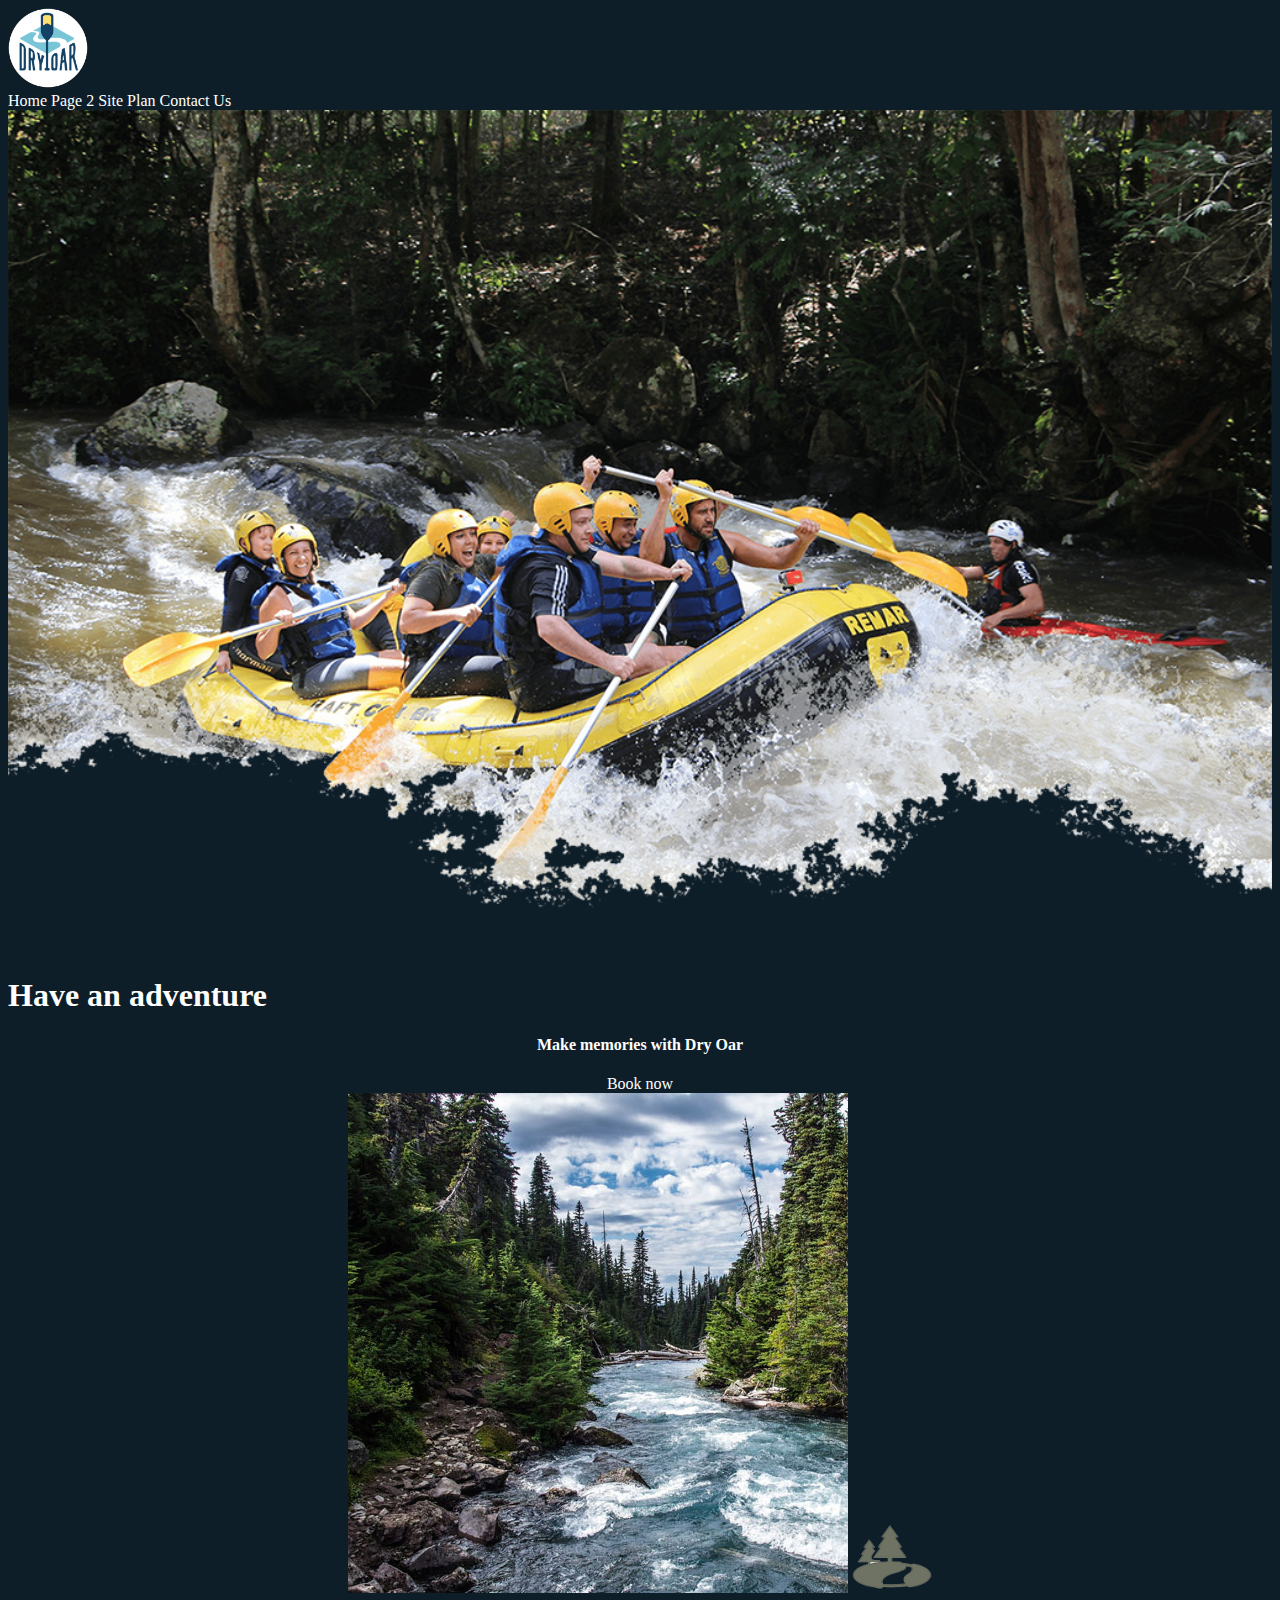
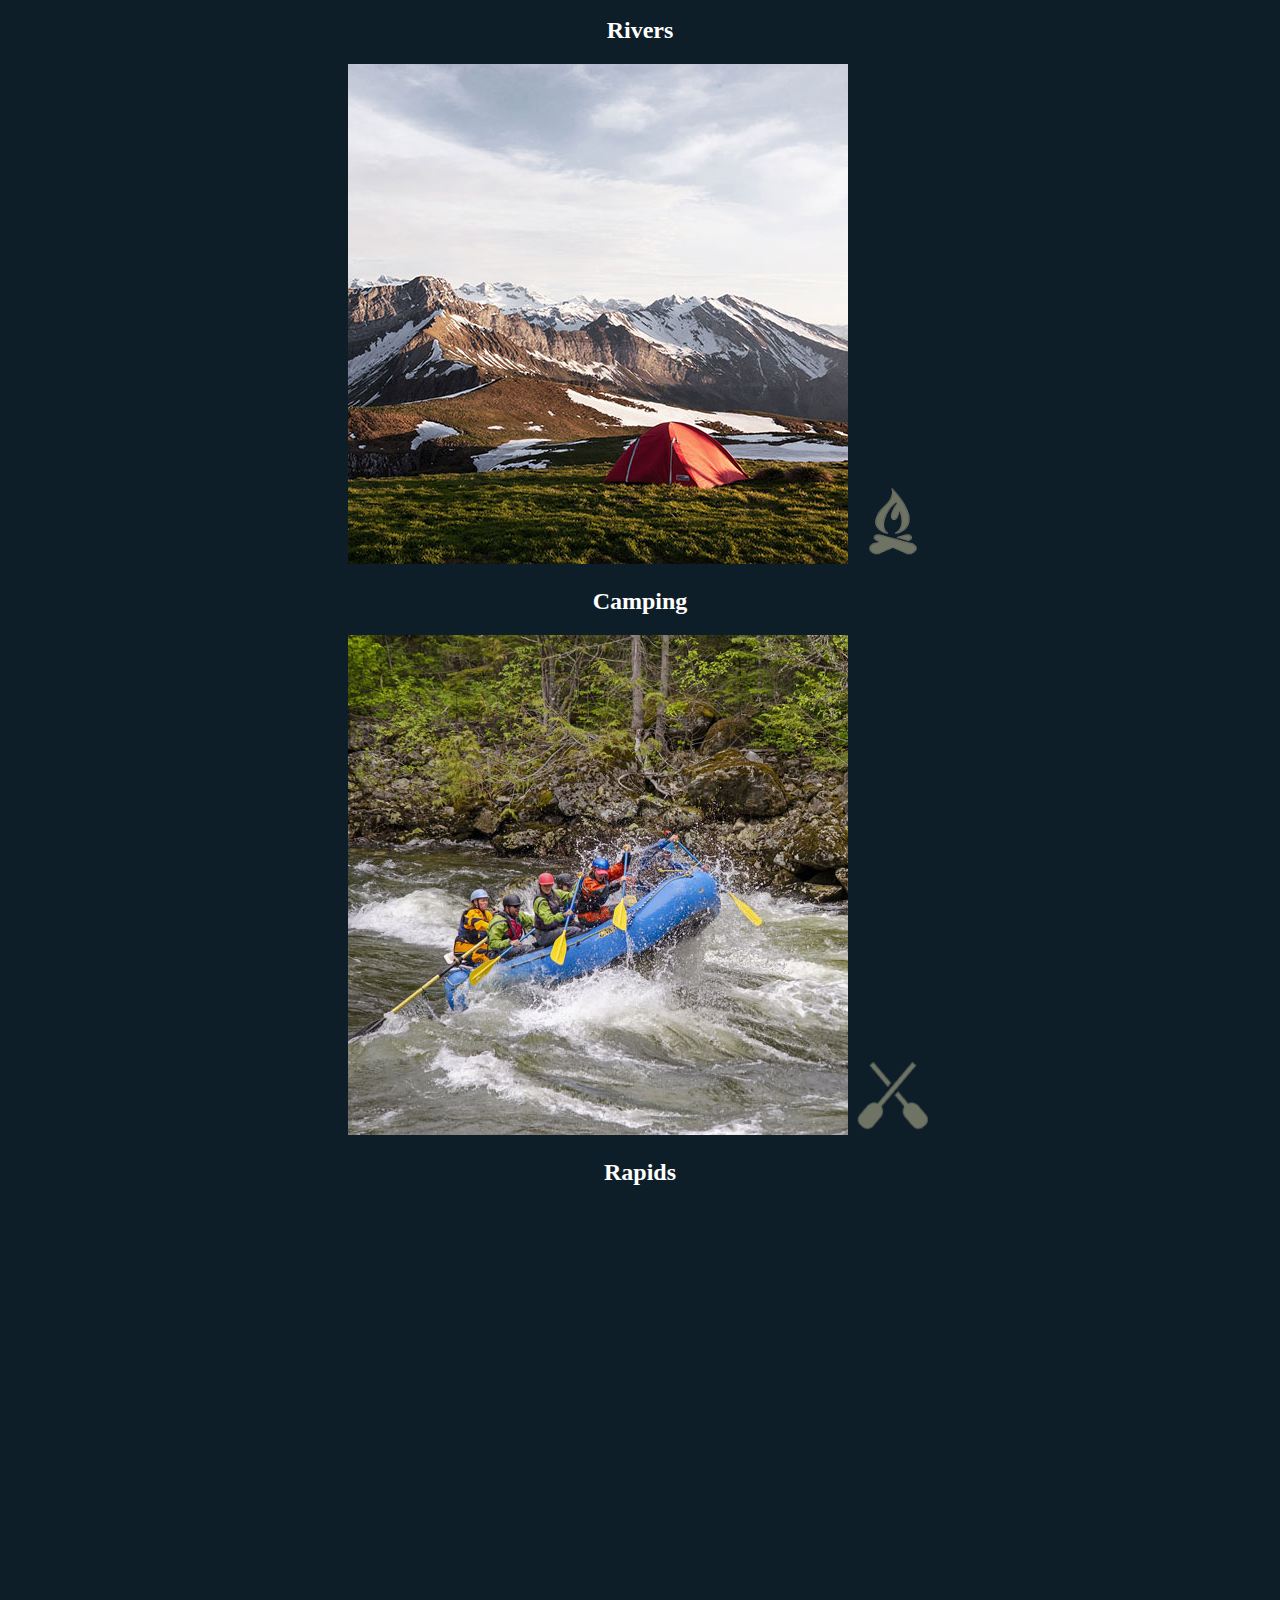
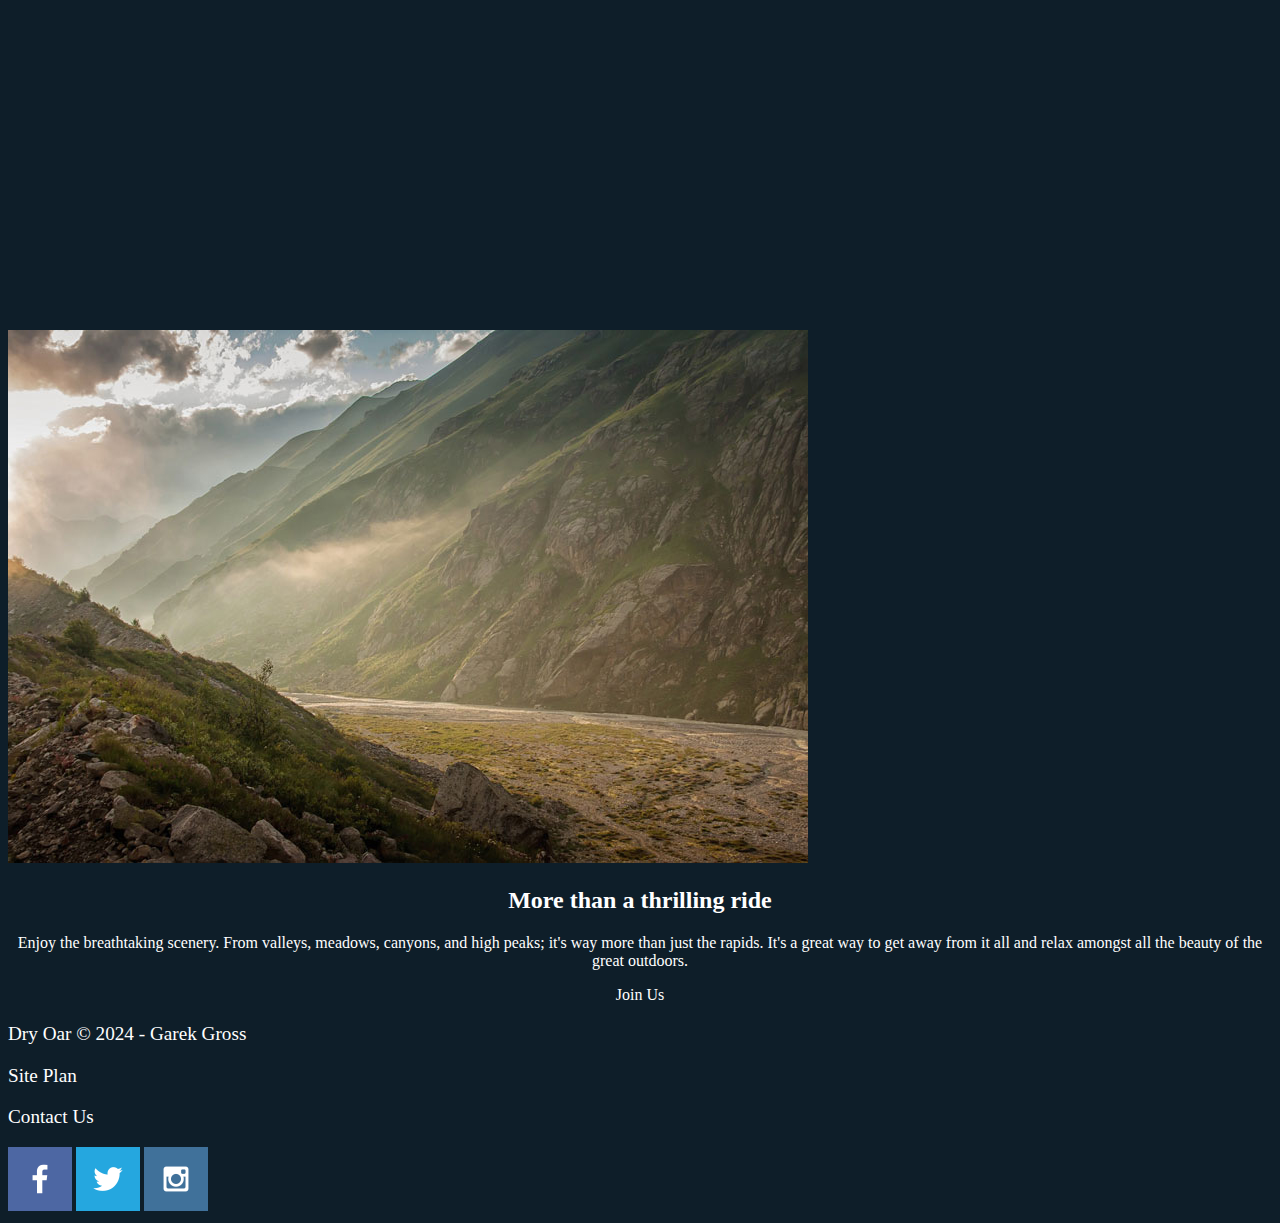
==== commit 6bb7a43b: "commit-catch-1" ====
--- a/wwr/index.html
+++ b/wwr/index.html
@@ -1,19 +1,20 @@
 <!DOCTYPE html>
 <html lang="en">
 <head>
-     
+    <link rel="stylesheet" href="styles/style.css">
     <meta charset="UTF-8">
     <meta name="viewport" content="width=device-width, initial-scale=1.0">
     <title>"Whitewater Rafting Vacations | Dry Oar Boating | Home</title>
 </head>
 <body>
+    <div id="content">  
     <header>    
         <a id="logo_link" href="index.html">
             <img class="logo" src="images/logo.png" alt="Dry Oar Logo">
         </a>
-        
+       
            <nav>
-            <a href="index.html">Home</a>
+            <a href="index.html">Home </a>
             <a href="#">Page 2</a>
             <a href="site-plan-rafting.html">Site Plan</a>
             <a href="contactus.html">Contact Us</a>
@@ -21,6 +22,7 @@
              
     
     </header>
+         
         <div id="hero"> <img id="hero-img" src="images/hero.png" alt="people having fun white water rafting ">
         </div>
          <section id="hero-msg"> 
@@ -47,28 +49,30 @@
                 <img class="icon" src="images/oars.png" alt="oars icon">
                 <h2>Rapids</h2>
             </section>
+            <div id="background"> </div>
                  <img class="mountains" src="images/mountains.jpg" alt="Misty mountains">
             <section class="msg">
                 <h2>More than a thrilling ride</h2>
                 <p>Enjoy the breathtaking scenery. From valleys, meadows, canyons, and high peaks; it's way more than just the rapids. It's a great way to get away from it all and relax amongst all the beauty of the great outdoors.</p>
-                <a class='join' href="rivers.html">Join Us</a>
+                <a class='join' href="rivers.html" target="_blank">Join Us</a>
             </section>
         </main>
         <footer>
                 <p>Dry Oar &copy; 2024 - Garek Gross</p>
                 <p><a href="site-plan-rafting.html">Site Plan</a></p>
-                 <p><a href="contactus.html">Contact Us</a></p>
+                 <p><a href="contactus.html" target="_blank">Contact Us</a></p>
             <div class="social">
-                <a href="https://facebook.com">
+                <a href="https://facebook.com" target="_blank">
                     <img src="images/facebook.png" alt="fb icon">
                 </a>
-                <a href="https://twitter.com">
-                    <img src="images/twitter.png" alt="twitter icon">
+                <a href="https://twitter.com" target="_blank">
+                    <img src="images/twitter.png" target="_blank" alt="twitter icon">
                 </a>
-                <a href="https://instagram.com">
+                <a href="https://instagram.com" target="_blank" >
                     <img src="images/instagram.png" alt="instagram icon">
                 </a>
             </div>
         </footer>
+    </div>
 </body>
 </html>--- a/wwr/styles/style.css
+++ b/wwr/styles/style.css
@@ -0,0 +1,36 @@
+#content {max-width: 1600px;   margin: 0 auto}
+#hero-msg h1, {text-align: center;}
+#hero-msg h4 {text-align: center;}
+#hero-img {width: 100%;}
+.button-box {text-align: center;}
+main section {text-align: center;}
+nav a {text-align: center;
+   color:#ffffff; text-decoration: none;}
+nav a:hover {background-color: #979797 ;
+
+    color: #ffffff;}
+#background {height: 725px;}
+body {background-color: #0e1e29 ;}    
+header {background-color:#0e1e29  ;}
+.book,.join {background-color:#0e1e29  ;
+     text-decoration: none;
+    color: #ffffff;}
+.book:hover, .join:hover{ background-color: #0e1e29 ;
+
+    color: #ffffff;}
+#background {background-color:#0e1e29  ;}
+.msg {background-color: #0e1e29 ;}
+.msg h2 {color: #ffffff;}
+.msg p {color: #ffffff;}
+footer{background-color: #0e1e29  ;
+
+    color: #ffffff;}
+footer a {color: #ffffff; text-decoration: none;} 
+footer p {font-size: 1.2em;}   
+footer a:hover {color: #ffffff;}
+footer p a:hover {text-decoration: underline;}
+.home-title {color: #ffffff;}
+h4 {color: #ffffff;}
+.logo {width: 80px;}
+.icon {width: 80px;}
+section {color: #ffffff;}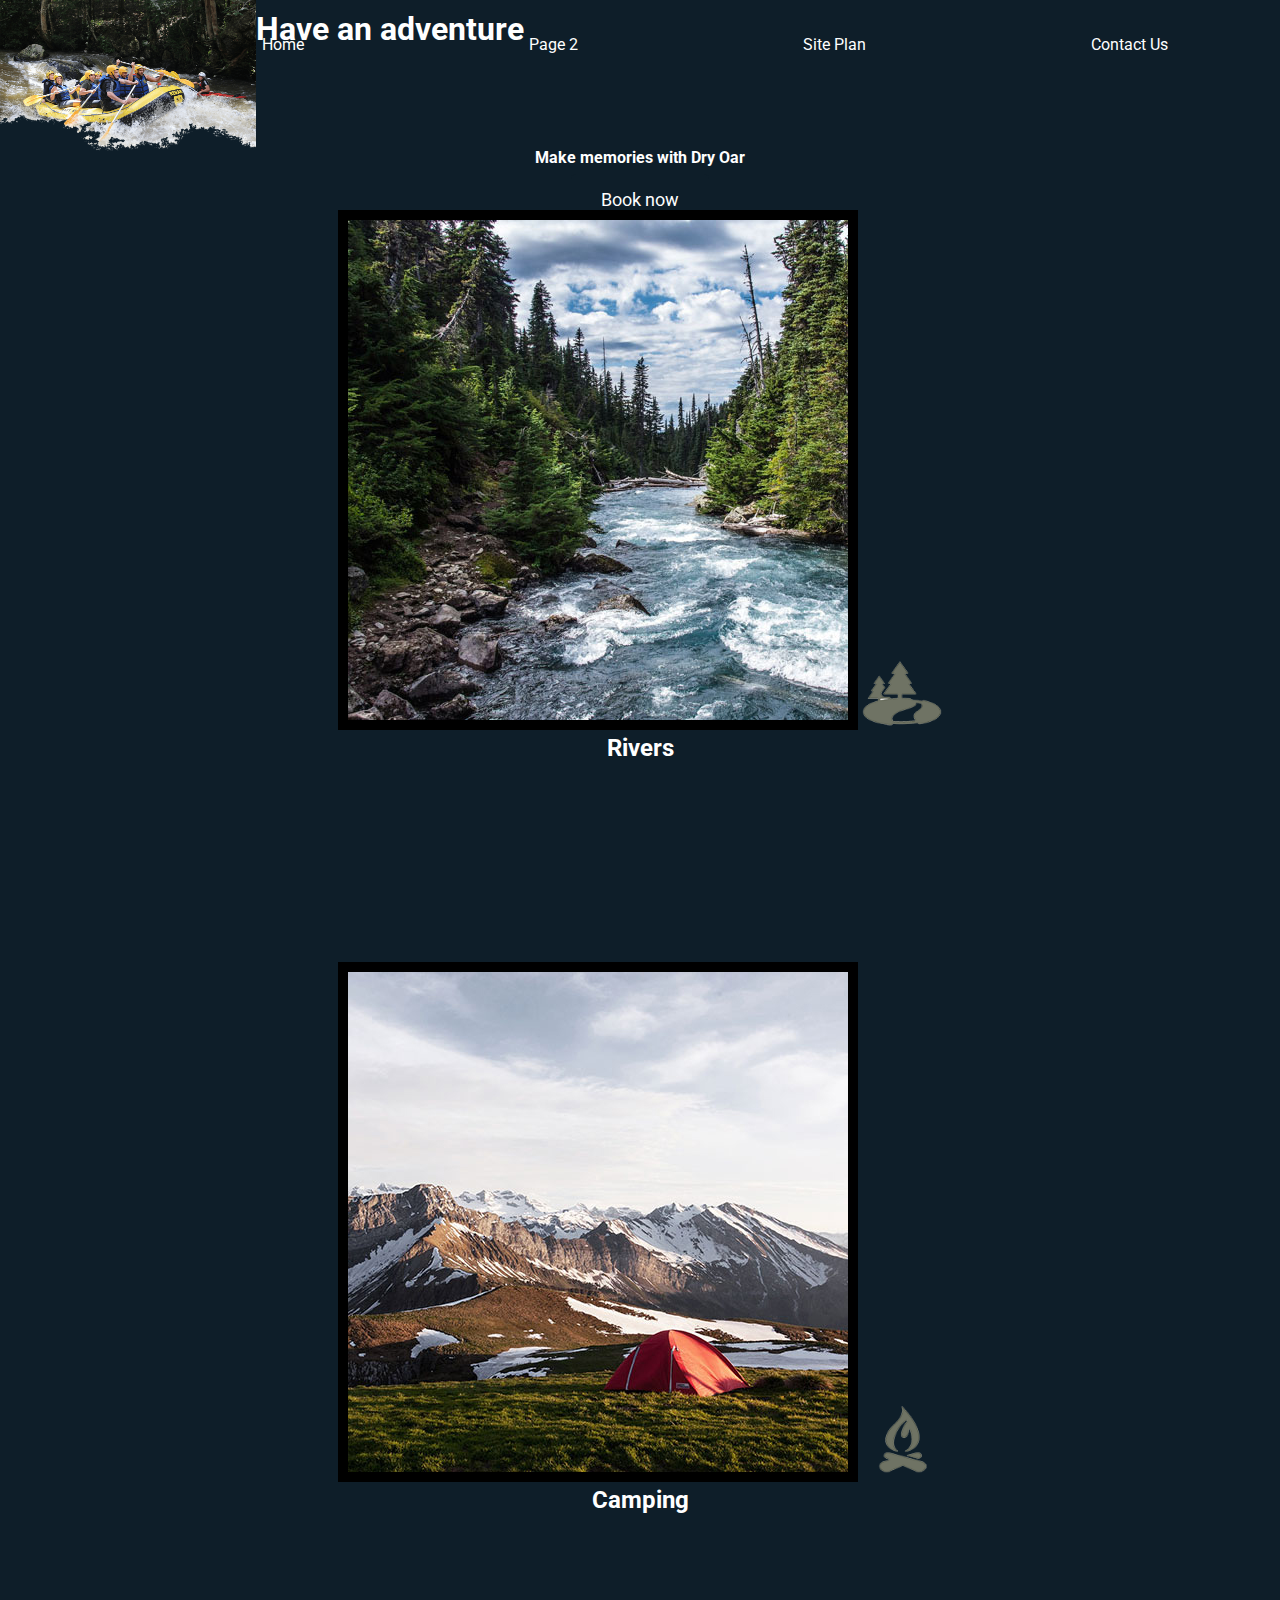
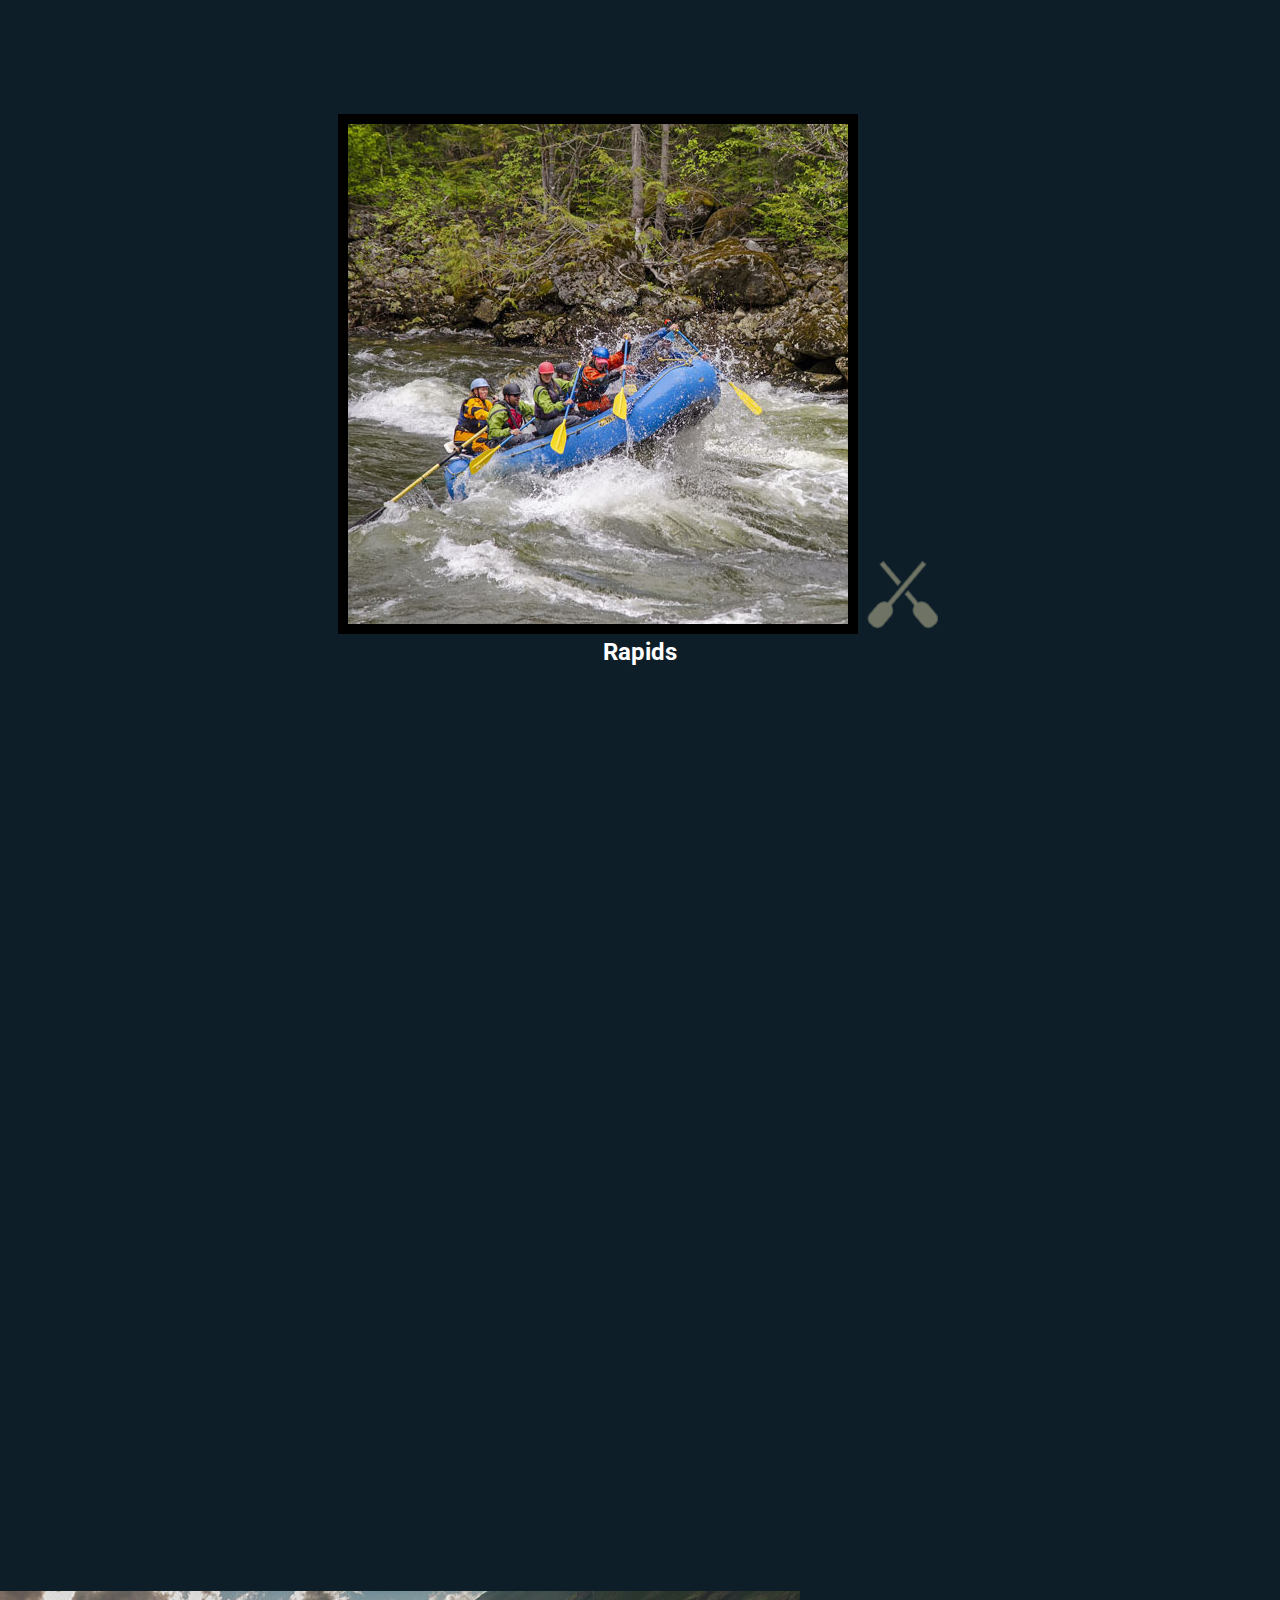
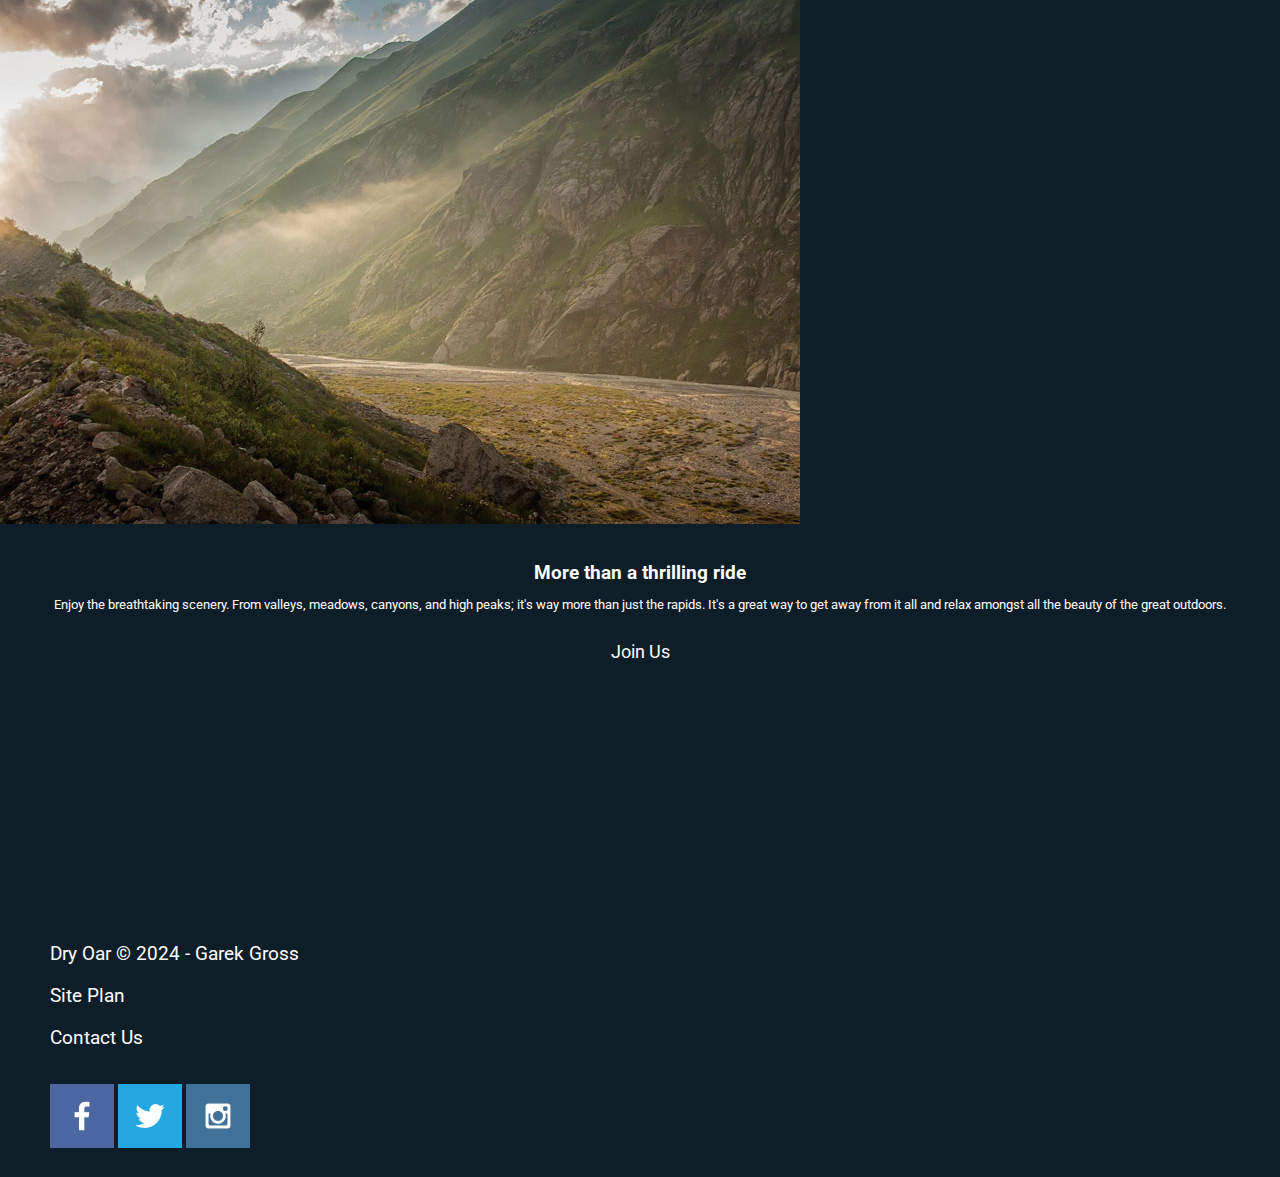
==== commit 9a269241: "commit-catch6" ====
--- a/wwr/index.html
+++ b/wwr/index.html
@@ -8,7 +8,7 @@
 </head>
 <body>
     <div id="content">  
-    <header>    
+    <header >    
         <a id="logo_link" href="index.html">
             <img class="logo" src="images/logo.png" alt="Dry Oar Logo">
         </a>
@@ -23,7 +23,8 @@
     
     </header>
          
-        <div id="hero"> <img id="hero-img" src="images/hero.png" alt="people having fun white water rafting ">
+        <div id="hero"> <div id="hero-box"> <img id="hero-img" 
+            src="images/hero.png" alt="people having fun white water rafting ">
         </div>
          <section id="hero-msg"> 
              <h1 class="Home-titile">Have an adventure </h1>
@@ -32,6 +33,7 @@
                     <a class="book"  href="contactus.html">Book now </a>
                 </div>
          </section>
+         </div>
          
         <main class="home-grid"> 
             <section class="rivers-card">
@@ -66,7 +68,7 @@
                     <img src="images/facebook.png" alt="fb icon">
                 </a>
                 <a href="https://twitter.com" target="_blank">
-                    <img src="images/twitter.png" target="_blank" alt="twitter icon">
+                    <img src="images/twitter.png"  alt="twitter icon">
                 </a>
                 <a href="https://instagram.com" target="_blank" >
                     <img src="images/instagram.png" alt="instagram icon">
--- a/wwr/styles/style.css
+++ b/wwr/styles/style.css
@@ -1,36 +1,45 @@
-#content {max-width: 1600px;   margin: 0 auto}
+@import url('https://fonts.googleapis.com/css2?family=Akaya+Telivigala&family=Roboto:ital,wght@0,100;0,300;0,400;0,500;0,700;0,900;1,100;1,300;1,400;1,500;1,700;1,900&display=swap');
+#content {max-width: 1600px; margin: 0 auto}
 #hero-msg h1, {text-align: center;}
-#hero-msg h4 {text-align: center;}
+#hero-msg h4 {text-align: center; font-family: roboto, Helvetica, sans-serif ; color: white;
+     grid-column: 2/3; grid-row: 1/3; margin-top: 100px;}
 #hero-img {width: 100%;}
+#hero {display: grid; grid-template-columns: 1fr 3fr 1fr; margin-top: -100px;}
+#hero-box {grid-column: 1/4 grid-row:1/3; }  
 .button-box {text-align: center;}
-main section {text-align: center;}
-nav a {text-align: center;
-   color:#ffffff; text-decoration: none;}
-nav a:hover {background-color: #979797 ;
-
-    color: #ffffff;}
+main section {text-align: center; font-family:  roboto, Helvetica, sans-serif;}
+main section img {box-sizing: border-box;}
+nav a {text-align: center; font-family:  roboto, Helvetica, sans-serif;
+   color:#ffffff; text-decoration: none; padding: 35px; }
+nav a:hover {background-color: #979797 ;150px auto
+ color: #ffffff;}
+ nav {display: flex; justify-content: space-around;}
 #background {height: 725px;}
-body {background-color: #0e1e29 ;}    
-header {background-color:#0e1e29  ;}
-.book,.join {background-color:#0e1e29  ;
-     text-decoration: none;
-    color: #ffffff;}
+body {background-color: #0e1e29 ; font-family:  roboto, Helvetica, sans-serif; margin: 0; padding: 0;}    
+header {background-color:#0e1e29  ; font-family:  roboto, Helvetica, sans-serif; display: grid; grid-template-columns: 150px auto;}
+.book,.join {background-color:#0e1e29  ;    margin-top: 50px; border-radius: 5px;
+     text-decoration: none; padding: 15px 30px;
+    color: #ffffff; font-size: 18px; font-family:  roboto, Helvetica, sans-serif;}
 .book:hover, .join:hover{ background-color: #0e1e29 ;
 
     color: #ffffff;}
 #background {background-color:#0e1e29  ;}
-.msg {background-color: #0e1e29 ;}
-.msg h2 {color: #ffffff;}
-.msg p {color: #ffffff;}
-footer{background-color: #0e1e29  ;
-
+.msg {background-color: #0e1e29 ; font-size: .8em  ; font-family:  roboto, Helvetica, sans-serif; line-height: 1.5em; padding: 35px;}
+.msg h2 {color: #ffffff; font-family:Akaya-Telivigala, roboto, Helvetica, sans-serif ;}
+.msg p {color: #ffffff; padding-bottom: 15px;}
+footer{background-color: #0e1e29  ; padding: 25px 50px; margin-top: 200px;
     color: #ffffff;}
 footer a {color: #ffffff; text-decoration: none;} 
 footer p {font-size: 1.2em;}   
 footer a:hover {color: #ffffff;}
 footer p a:hover {text-decoration: underline;}
-.home-title {color: #ffffff;}
+footer .social img {padding-top: 15px;}
+.home-title {color: #ffffff; font-family: Akaya-Telivigala, roboto, Helvetica, sans-serif ; font-size: 2em;   margin-top: 10px ;}
 h4 {color: #ffffff;}
 .logo {width: 80px;}
-.icon {width: 80px;}
-section {color: #ffffff;}+.icon {width: 80px; padding-top: 10px;}
+section {color: #ffffff;}
+h2 {margin: 0; padding: 0;}
+#logo_link {padding-top: 5px; justify-self: center; align-self: center;}
+.river-card, .camping-card, .rapids-card {margin: 200px; border: 10px; border-color: black;}
+.card-img  {border: solid; border-color: rgb(0, 0, 0); border-width: 10px;}
